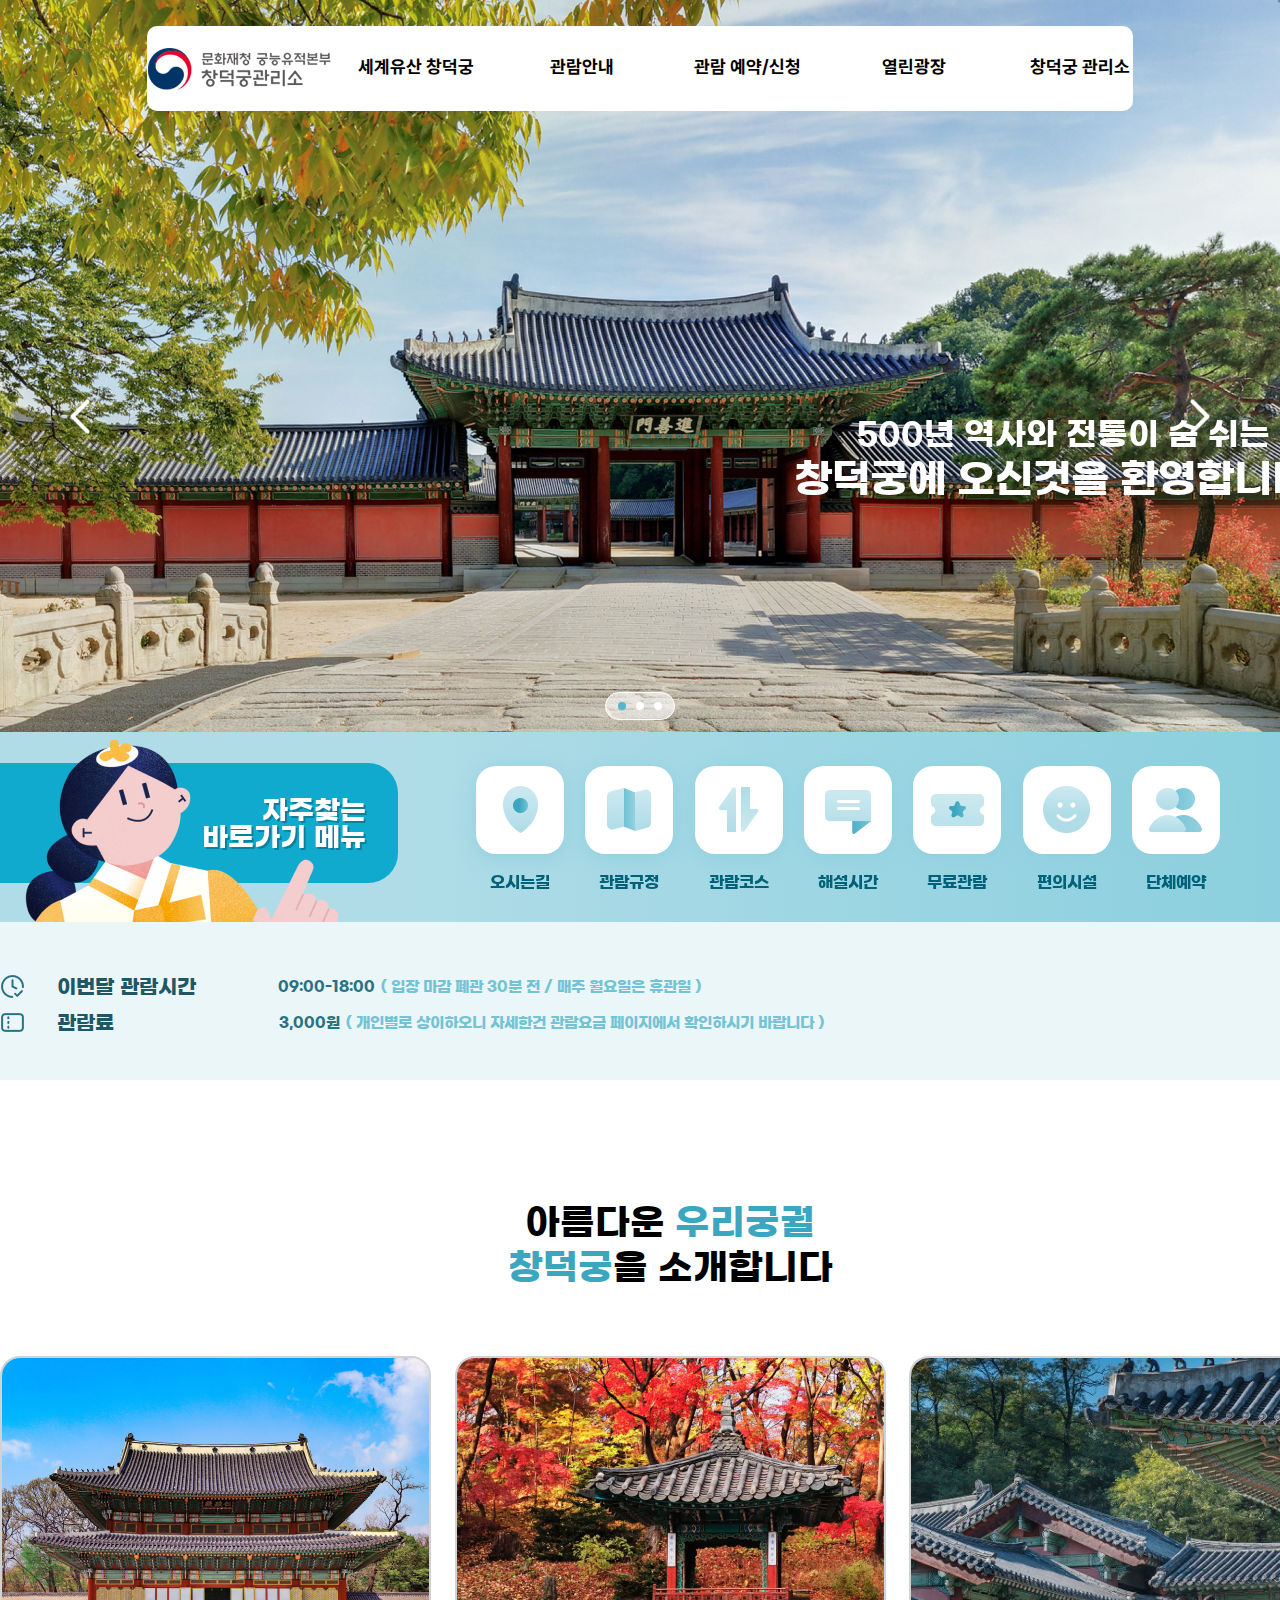
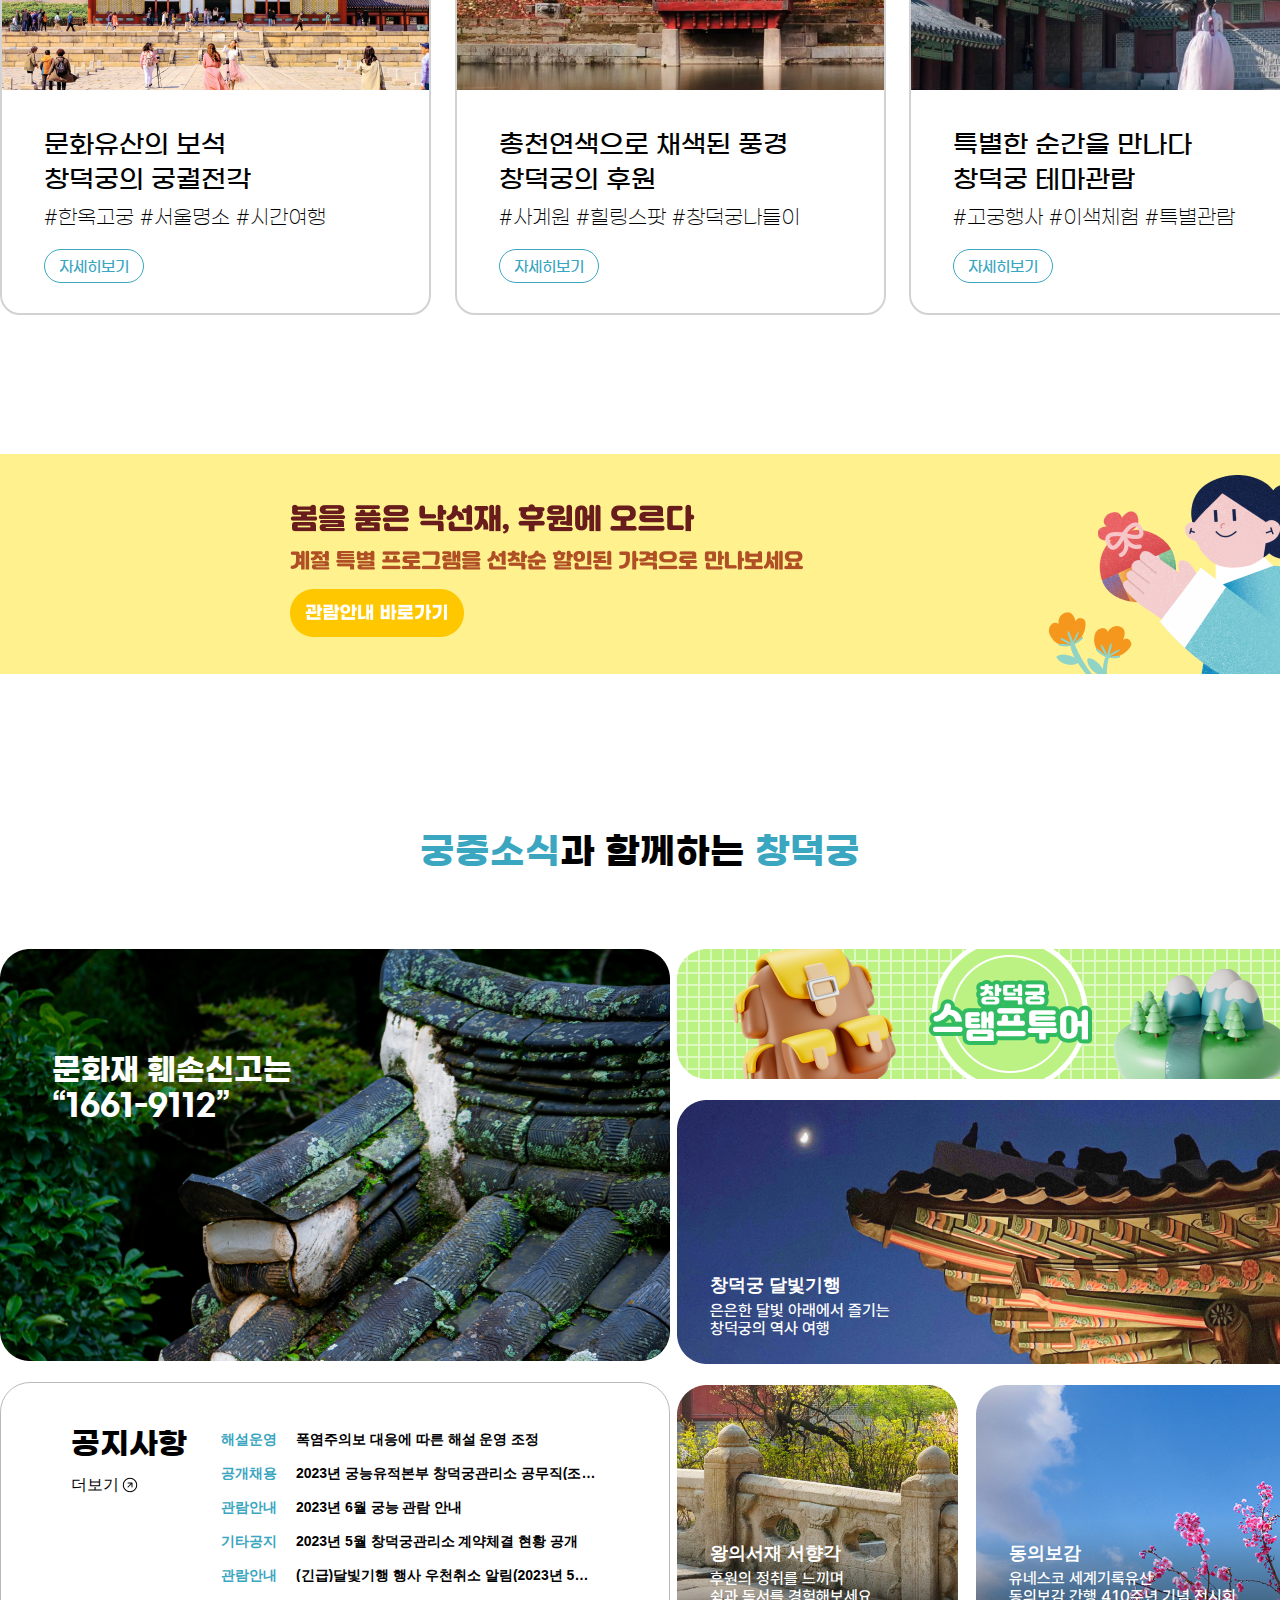
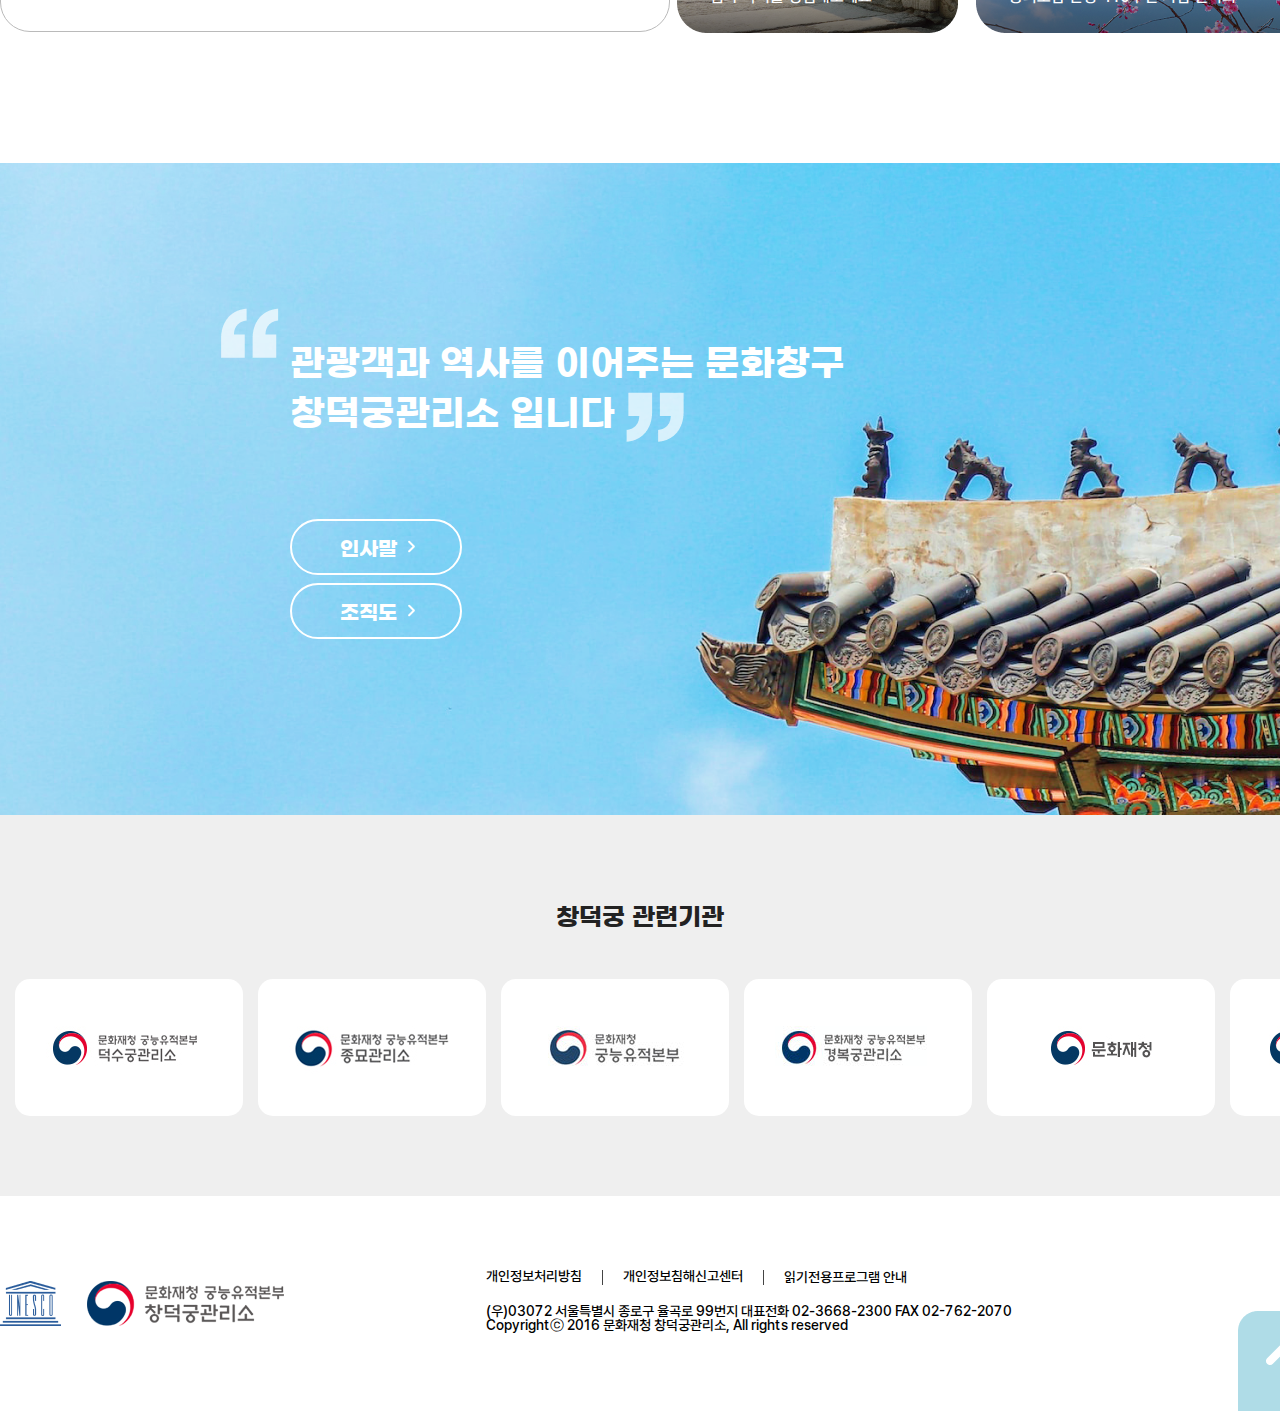
==== Changdeokgung/index.html @ 8ff034a3 "tnwjd" ====
<!DOCTYPE html>
<html lang="en">
<head>
    <meta charset="UTF-8">
    <meta name="viewport" content="width=device-width, initial-scale=1.0">
    <link rel="icon" type="image/png" sizes="96x96" href="favicon/favicon-96x96.png">
    <title>창덕궁 관리소</title>
    <link rel="stylesheet" href="css/reset.css">
    <link rel="stylesheet" href="css/slick.css">
    <link rel="stylesheet" href="css/font.css">
    <link rel="stylesheet" href="css/common.css">
    <link rel="stylesheet" href="css/1_main.css">

</head>
<body>
<!--<div class="pos"></div>-->
<div class="wrap">

    <!--  ----  팝업   ----  --->

    <div class="popupWrap"></div>


   <!--  ----  헤더   ----  --->

   <header>

    <!-- <div class="bg"></div> -->
    <div class="headerInner">

        <h1 class="headerLogo">
            <a href="index.html" ><img src="img/1_logo.png" alt=""></a>
        </h1>
        <div class="headerMenu">
            <ul class="headerGnb">
                <li>
                    <a href="subPage1.html">세계유산 창덕궁</a>
                    <ul class="sub subMenu1">
                        <li><a href="sub subMenu1">궁궐전각 소개</a></li>
                        <li><a href="sub subMenu1">후원 소개</a></li>
                        <li><a href="sub subMenu1">창덕궁 역사관</a></li>
                    </ul>
                </li>
                <li>
                    <a href="subPage2.html">관람안내</a>
                    <ul class="sub subMenu2">
                        <li><a href="subPage2.html">관람규정</a></li>
                        <li><a href="subPage2.html">해설안내</a></li>
                    </ul>
                </li>
                <li>
                    <a href="subPage3.html">관람 예약/신청</a>
                    <ul class="sub subMenu3">
                        <li><a href="subPage3.html">관람예매</a></li>
                        <li><a href="subPage3.html">특별관람 예매</a></li>
                        <li><a href="subPage3.html">단체관람 예약</a></li>
                    </ul>
                </li>
                <li>
                    <a href="subPage4.html">열린광장</a>
                    <ul class="sub subMenu4">
                        <li><a href="subPage4.html">공지사항</a></li>
                        <li><a href="subPage4.html">민원신청</a></li>
                        <li><a href="subPage4.html">자주묻는 질문</a></li>
                    </ul>
                </li>
                <li>
                    <a href="subPage5.html">창덕궁 관리소</a>
                    <ul class="sub subMenu5">
                        <li><a href="subPage5.html">인사말</a></li>
                        <li><a href="subPage5.html">조직도</a></li>
                    </ul>
                </li>
                <div class="headerBack">
                    <div class="headImg1">
                        <img src="img/0_header1.png" alt="">
                    </div>
                </div>
            </ul>
        </div>
    </div>

</header>

    <!--  ----  메인 슬라이드   ----  --->

    <section class="visual" id="visual">

        <div class="mainSlide">
            <div class="slider" id="slider">
                <div><img src="img/1_mainSlide1.png" alt=""></div>
                <div><img src="img/1_mainSlide2.jpg" alt=""></div>
                <div><img src="img/1_mainSlide3.jpg" alt=""></div>
            </div>

            <div class="prevArrow">
                <img src="img/1_mainSlide4.png" alt="">
            </div>
            <div class="nextArrow">
                <img src="img/1_mainSlide5.png" alt="">
            </div>

            <div class="dotsWrap"></div>

        </div>
        <div class="mainTxt">
            <div class="inner">
                <div class="txt">
                    <strong>500년 역사와 전통이 숨 쉬는 곳</strong>
                    <h1>창덕궁에 오신것을 환영합니다</h1>
                </div>

            </div>
        </div>

        <div class="quickBar">

            <div class="inner">

                <div class="left">
                    <div class="tit">
                        <p>자주찾는<br>바로가기 메뉴</p>
                    </div>
                    <div class="illustration">
                        <img src="img/1_quickBar0_!.png" alt="">
                    </div>
                </div>

                <div class="right">
                    <ul>
                        <li>
                            <a href="">
                                <div class="imgArea">
                                    <img src="img/1_quickBar1.png" alt="">
                                </div>
                                <div class="txtArea">오시는길</div>
                            </a>
                        </li>
                        <li>
                            <a href="">
                                <div class="imgArea">
                                    <img src="img/1_quickBar2.png" alt="">
                                </div>
                                <div class="txtArea">관람규정</div>
                            </a>
                        </li>
                        <li>
                            <a href="">
                                <div class="imgArea">
                                    <img src="img/1_quickBar3.png" alt="">
                                </div>
                                <div class="txtArea">관람코스</div>
                            </a>
                        </li>
                        <li>
                            <a href="">
                                <div class="imgArea">
                                    <img src="img/1_quickBar4.png" alt="">
                                </div>
                                <div class="txtArea">해설시간</div>
                            </a>
                        </li>
                        <li>
                            <a href="#">
                                <div class="imgArea">
                                    <img src="img/1_quickBar5.png" alt="">
                                </div>
                                <div class="txtArea">무료관람</div>
                            </a>
                        </li>
                        <li>
                            <a href="">
                                <div class="imgArea">
                                    <img src="img/1_quickBar6.png" alt="">
                                </div>
                                <div class="txtArea">편의시설</div>
                            </a>
                        </li>
                        <li>
                            <a href="">
                                <div class="imgArea">
                                    <img src="img/1_quickBar7.png" alt="">
                                </div>
                                <div class="txtArea">단체예약</div>
                            </a>
                        </li>
                    </ul>

                </div>

            </div>

        </div>

        <div class="mainInfo">
            <div class="inner">
                <div class="time">
                    <div class="tit">
                        <img src="img/1_info1.png" alt="">
                        <h3>이번달 관람시간</h3>
                    </div>
                    <div class="info">
                        <strong>
                            09:00-18:00
                            <p>( 입장 마감 폐관 30분 전 / 매주 월요일은 휴관일 )</p>
                        </strong>
                    </div>
                </div>
                <div class="price">
                    <div class="tit">
                        <img src="img/1_info2.png" alt="">
                        <h3>관람료</h3>
                    </div>
                    <div class="info">
                        <strong>
                            3,000원
                            <p> ( 개인별로 상이하오니 자세한건 관람요금 페이지에서 확인하시기 바랍니다 )</p>
                        </strong>
                    </div>
                </div>
            </div>
        </div>

    </section>

    <!--  ----  창덕궁소개   ----  --->

    <section class="introduce">

        <div class="inner">

            <h2 class="title">
                아름다운 <strong>우리궁궐 <br> 창덕궁</strong>을 소개합니다
            </h2>

            <div class="boxWrap">

                <div class="box">
                    <div class="imgBox">
                        <a href="subPage1.html"><img src="img/2_introduce1.png" alt=""></a>
                    </div>
                    <div class="txtBox">
                        <h3>문화유산의 보석 <br>
                            창덕궁의 궁궐전각</h3>
                        <strong>#한옥고궁 #서울명소 #시간여행</strong>
                        <a href="subPage1.html">자세히보기</a>
                    </div>
                </div>
                <div class="box">
                    <div class="imgBox">
                        <a href="subPage1.html"><img src="img/2_introduce2.png" alt=""></a>
                    </div>
                    <div class="txtBox">
                        <h3>총천연색으로 채색된 풍경<br>
                            창덕궁의 후원
                        </h3>
                        <strong>#사계원 #힐링스팟 #창덕궁나들이</strong>
                        <a href="subPage1.html">자세히보기</a>
                    </div>
                </div>
                <div class="box">
                    <div class="imgBox">
                        <a href="subPage1.html"><img src="img/2_introduce3.png" alt=""></a>
                    </div>
                    <div class="txtBox">
                        <h3>특별한 순간을 만나다 <br>
                            창덕궁 테마관람
                        </h3>
                        <strong>#고궁행사 #이색체험 #특별관람</strong>
                        <a href="subPage1.html">자세히보기</a>
                    </div>
                </div>

            </div>

        </div>

    </section>

    <!--  ----  배너 슬라이드   ----  --->

    <section class="saleBanner">
        <div class="bannerSlide" id="bannerSlide">
            <div><img src="img/3_banner1.png" alt=""></div>
            <div><img src="" alt=""></div>
        </div>
        <div class="prevArrow">
            <img src="" alt="">
        </div>
        <div class="nextArrow">
            <img src="" alt="">
        </div>
    </section>

    <!--  ----  공지   ----  --->

    <section class="notice">

        <h2>
            <strong>궁중소식</strong>과 함께하는 <strong>창덕궁</strong>
        </h2>

        <div class="inner">
            <div class="left">
                <div class="report">
                    <strong>문화재 훼손신고는 <br>
                        “1661-9112”</strong>
                    <img src="img/4_notice1.png" alt="">
                </div>
                <div class="newsWrap">
                    <div class="newsTit">
                        <h3>공지사항</h3>
                        <a href="subPage4.html">
                            <div href="#">더보기</div>
                            <img src="img/4_notice_ico.png" alt="">
                        </a>
                    </div>
                    <div class="news">
                        <ul>
                            <li>
                                <strong>해설운영</strong>
                                <a href="subPage4.html">폭염주의보 대응에 따른 해설 운영 조정</a>
                            </li>
                            <li class="summary">
                                <strong>공개채용</strong>
                                <a href="subPage4.html">2023년 궁능유적본부 창덕궁관리소 공무직(조리원, 시설물관리원다급)근로자 공개경쟁채용 공고</a>
                            </li>
                            <li>
                                <strong>관람안내</strong>
                                <a href="#">2023년 6월 궁능 관람 안내</a>
                            </li>
                            <li>
                                <strong>기타공지</strong>
                                <a href="subPage4.html">2023년 5월 창덕궁관리소 계약체결 현황 공개</a>
                            </li>
                            <li class="summary">
                                <strong>관람안내</strong>
                                <a href="subPage4.html">(긴급)달빛기행 행사 우천취소 알림(2023년 5월 28일)-Moonlight Tour Cancellation Notice</a>
                            </li>
                        </ul>
                    </div>
                </div>
            </div>

            <div class="right">
                <div class="top"><img src="img/4_notice2.png" alt=""></div>
                <div class="middle">
                    <div class="txtBox">
                        <h3>창덕궁 달빛기행</h3>
                        <p>은은한 달빛 아래에서 즐기는 <br>
                            창덕궁의 역사 여행</p>
                    </div>
                    <img src="img/4_notice3.png" alt="">
                </div>
                <div class="bottom">
                    <div class="box1">
                        <img src="img/4_notice4.png" alt="">
                        <div class="txtBox">
                            <h3>왕의서재 서향각</h3>
                            <p>후원의 정취를 느끼며 <br>
                                쉼과 독서를 경험해보세요</p>
                        </div>
                    </div>
                    <div class="box2">
                        <img src="img/4_notice5.png" alt="">
                        <div class="txtBox">
                            <h3>동의보감</h3>
                            <p>유네스코 세계기록유산 <br>
                                동의보감 간행 410주년 기념 전시회</p>
                        </div>
                    </div>
                </div>
            </div>

        </div>

    </section>

    <!--  ----  창덕궁 관리소 소개   ----  --->

    <section class="greetings">
        
        <div class="txtWrap">
            <h2>관광객과 역사를 이어주는 문화창구 <br>
                창덕궁관리소 입니다
            </h2>
            <div class="button1">
                <a href="#">인사말</a>
                <span></span>
            </div>
            <div class="button2">
                <a href="#">조직도</a>
                <span></span>
            </div>
        </div>

    </section>

    <!--  ----  관련기관소개   ----  --->

    <section class="related-agencies">

        <h2>창덕궁 관련기관</h2>

        <div class="agencies">
            <div class="box">
                <div><img src="img/6_1.png" alt=""></div>
                <div><img src="img/6_2.png" alt=""></div>
                <div><img src="img/6_3.png" alt=""></div>
                <div><img src="img/6_4.png" alt=""></div>
                <div><img src="img/6_5.png" alt=""></div>
                <div><img src="img/6_6.png" alt=""></div>
                <div><img src="img/6_7.png" alt=""></div>
                <div><img src="img/6_8.png" alt=""></div>

            </div>
            <div class="box">
                <div><img src="img/6_1.png" alt=""></div>
                <div><img src="img/6_2.png" alt=""></div>
                <div><img src="img/6_3.png" alt=""></div>
                <div><img src="img/6_4.png" alt=""></div>
                <div><img src="img/6_5.png" alt=""></div>
                <div><img src="img/6_6.png" alt=""></div>
                <div><img src="img/6_7.png" alt=""></div>
                <div><img src="img/6_8.png" alt=""></div>
            </div>

        </div>
    </section>

    <!--  ----  푸터   ----  --->

    <footer>
        <div class="inner">
            <div class="logoWrap">
                <div class="logo">
                    <a href="index.html"><img src="img/7_1.png" alt=""></a>
                </div>
            </div>

            <div class="infoWrap">
                <div class="top">
                    <ul>
                        <li>개인정보처리방침</li>
                        <li>개인정보침해신고센터</li>
                        <li>읽기전용프로그램 안내</li>
                    </ul>
                </div>
                <div class="bottom">
                    <p>
                        (우)03072 서울특별시 종로구 율곡로 99번지 대표전화 02-3668-2300 FAX 02-762-2070 <br>
                        Copyrightⓒ 2016 문화재청 창덕궁관리소, All rights reserved
                    </p>
                </div> 
            </div>
            
            <div class="topBtm">
                <a href="#visual"><img src="img/7_3.png" alt=""></a>
            </div>
        </div>    
    </footer>
</div>








<script src="js/jquery-3.6.0.min.js"></script>
<script src="js/slick.min.js"></script>
<script src="js/1_main.js"></script>
</body>
</html>
---- Changdeokgung/css/font.css ----
/*-----지마켓체------*/
/*@font-face {*/
/*    font-family: 'GmarketSansLight';*/
/*    src: url('https://cdn.jsdelivr.net/gh/projectnoonnu/noonfonts_2001@1.1/GmarketSansLight.woff') format('woff');*/
/*    font-weight: normal;*/
/*    font-style: normal;*/
/*}*/
/*@font-face {*/
/*    font-family: 'GmarketSansMedium';*/
/*    src: url('https://cdn.jsdelivr.net/gh/projectnoonnu/noonfonts_2001@1.1/GmarketSansMedium.woff') format('woff');*/
/*    font-weight: normal;*/
/*    font-style: normal;*/
/*}*/
/*@font-face {*/
/*    font-family: 'GmarketSansBold';*/
/*    src: url('https://cdn.jsdelivr.net/gh/projectnoonnu/noonfonts_2001@1.1/GmarketSansBold.woff') format('woff');*/
/*    font-weight: normal;*/
/*    font-style: normal;*/
/*}*/


@font-face {
    src: url("../font/GmarketSansTTFLight.ttf");
    font-style: normal;
    font-weight: 300;
    font-family: "GmarketSans";
}

@font-face {
    src: url("../font/GmarketSansTTFMedium.ttf");
    font-style: normal;
    font-weight: 500;
    font-family: "GmarketSans";
}

@font-face {
    src: url("../font/GmarketSansTTFBold.ttf");
    font-style: normal;
    font-weight: 700;
    font-family: "GmarketSans";
}

/*-----프리텐다드체------*/
@font-face {
    src: url("../font/Pretendard-Thin.ttf");
    font-style: normal;
    font-weight: 100;
    font-family: "Pretendard";
}
@font-face {
    src: url("../font/Pretendard-ExtraLight.ttf");
    font-style: normal;
    font-weight: 200;
    font-family: "Pretendard";
}
@font-face {
    src: url("../font/Pretendard-Light.ttf");
    font-style: normal;
    font-weight: 300;
    font-family: "Pretendard";
}
@font-face {
    src: url("../font/Pretendard-Regular.ttf");
    font-style: normal;
    font-weight: 400;
    font-family: "Pretendard";
}
@font-face {
    src: url("../font/Pretendard-Medium.ttf");
    font-style: normal;
    font-weight: 500;
    font-family: "Pretendard";
}
@font-face {
    src: url("../font/Pretendard-SemiBold.ttf");
    font-style: normal;
    font-weight: 600;
    font-family: "Pretendard";
}
@font-face {
    src: url("../font/Pretendard-Bold.ttf");
    font-style: normal;
    font-weight: 700;
    font-family: "Pretendard";
}
@font-face {
    src: url("../font/Pretendard-ExtraBold.ttf");
    font-style: normal;
    font-weight: 800;
    font-family: "Pretendard";
}
@font-face {
    src: url("../font/Pretendard-Black.ttf");
    font-style: normal;
    font-weight: 900;
    font-family: "Pretendard";
}

/*@font-face {*/
/*    src: url("../font/Pretendard-Thin.woff2") format("woff2");*/
/*    font-style: normal;*/
/*    font-weight: 100;*/
/*    font-family: "Pretendard";*/
/*}*/
/*@font-face {*/
/*    src: url("../font/Pretendard-ExtraLight.woff2") format("woff2");*/
/*    font-style: normal;*/
/*    font-weight: 200;*/
/*    font-family: "Pretendard";*/
/*}*/
/*@font-face {*/
/*    src: url("../font/Pretendard-Light.woff2") format("woff2");*/
/*    font-style: normal;*/
/*    font-weight: 300;*/
/*    font-family: "Pretendard";*/
/*}*/
/*@font-face {*/
/*    src: url("../font/Pretendard-Regular.woff2") format("woff2");*/
/*    font-style: normal;*/
/*    font-weight: 400;*/
/*    font-family: "Pretendard";*/
/*}*/
/*@font-face {*/
/*    src: url("../font/Pretendard-Medium.woff2") format("woff2");*/
/*    font-style: normal;*/
/*    font-weight: 500;*/
/*    font-family: "Pretendard";*/
/*}*/
/*@font-face {*/
/*    src: url("../font/Pretendard-SemiBold.woff2") format("woff2");*/
/*    font-style: normal;*/
/*    font-weight: 600;*/
/*    font-family: "Pretendard";*/
/*}*/
/*@font-face {*/
/*    src: url("../font/Pretendard-Bold.woff2") format("woff2");*/
/*    font-style: normal;*/
/*    font-weight: 700;*/
/*    font-family: "Pretendard";*/
/*}*/
/*@font-face {*/
/*    src: url("../font/Pretendard-ExtraBold.woff2") format("woff2");*/
/*    font-style: normal;*/
/*    font-weight: 800;*/
/*    font-family: "Pretendard";*/
/*}*/
/*@font-face {*/
/*    src: url("../font/Pretendard-Black.woff2") format("woff2");*/
/*    font-style: normal;*/
/*    font-weight: 900;*/
/*    font-family: "Pretendard";*/
/*}*/



/*-----노토산스체------*/

@import url('https://fonts.googleapis.com/css2?family=Noto+Sans+KR:wght@100;300;400;500;700;900&display=swap');

/*font-family: 'Noto Sans KR', sans-serif;*/
---- Changdeokgung/css/common.css ----
/*--------헤더----------*/
header {
    width: 100%;
    position: fixed;
    left: 0;
    top: 0;
    padding:  0 11.5%;
    box-sizing: border-box;
    border-bottom: 1px solid transparent;
    z-index: 9999999;
    transform: translateY(26px);
    transition: transform .25s;
}


header.on{
    background-color: white;
    border-bottom: 1px solid #eee;
    transform: translateY(0);
    padding:  0;
}
header.on .headerInner {
    transform: translateY(0);
}

header.on .headerBack{
    width: 100%;
    padding: 0 11.5%;
    box-sizing: border-box;
    border-bottom: 1px solid #eee;
}


header .headerInner {
    z-index: 100;
    position: relative;
    height: 85px;
    margin: 0 auto;
    border-radius: 10px;
    display: flex;
    justify-content: center;
    background: white;
    transition: 0.25s;

}
header .headerLogo{
    width: 332px;
    height: 42px;
    padding-left: 30px;
    box-sizing: border-box;
    margin-top: 22px;
}
header .headerLogo img{}
header .headerMenu{}

header .headerMenu .headerGnb{
    display: flex;
    margin-top: 32px;
}

header .headerMenu .headerGnb > li{
    width: 166px;
    text-align: center;
    font-family: "Pretendard", sans-serif;
    font-weight: 700;
    font-size: 18px;
}
header .headerMenu .headerGnb > li > a{
    text-decoration: none;
    color: inherit;
}
header .headerMenu .headerGnb > li:hover >a{
    color: #10AACE;
}
header .headerMenu .headerGnb .sub{
    display: none;
    opacity: 0;
    font-weight: 400;
    font-family: "Pretendard", sans-serif;
}


header .headerInner:hover .headerBack,
header .headerInner:hover .headerGnb .sub{
    display: block;
    opacity: 1;
    font-size: 0;
}
header .headerMenu .headerBack .headImg1{
    position: absolute;
    margin-left: 60px;
    bottom: 0;
}

header .headerMenu .headerGnb .sub li:nth-child(1){
    margin-top: 63px;
}
header .headerMenu .headerGnb .sub li:nth-child(2){
    margin-top: 22px;
}
header .headerMenu .headerGnb .sub li:nth-child(3){
     margin-top: 22px;
}
header .headerMenu .headerGnb .sub li a{
    text-decoration: none;
    font-size: 16px;
    color: #787878;
}
header .headerMenu .headerGnb .sub li a:hover{
    color: #303030;
    font-weight: 700;
    font-family: "Pretendard", sans-serif;
}

header .headerBack{
    width: 100%;
    height: 188px;
    background: white;
    position: absolute;
    z-index: -1;
    top: 65px;
    left: 0;
    display: none;
    /* transition: .5s; */
    border-radius: 0 0 10px 10px;
}



/*----------푸터---------*/

footer{
    width: 100%;
    box-sizing: border-box;
    background-color: white;
    padding-top: 73px;
    box-sizing: border-box;
}
footer .inner{
    display: flex;
}
footer .logoWrap{
    margin-top: 12px;
    padding-right: 199px;
    padding-bottom: 73px;
    box-sizing: border-box;
}

footer .infoWrap{
    justify-content: center;
    align-items: center;
    padding-right: 226px;
    box-sizing: border-box;
}
footer .infoWrap .top{
    margin-bottom: 19px;
}
footer .infoWrap .top ul{
    font-size: 0;
}
footer .infoWrap .top ul li{
    display: inline-block;
    vertical-align: middle;
    font-weight: 500;
    font-family: "Pretendard", sans-serif;
    font-size: 14px;
    cursor: pointer;
}
footer .infoWrap .top ul li:after{
    content: "";
    display: inline-block;
    width: 1px;
    height: 15px;
    background: #444;
    margin: 0 20px;
    vertical-align: middle;
}
footer .infoWrap .top ul li:last-child::after{
    content: none;
}


footer .infoWrap .bottom{}
footer .infoWrap .bottom p{
    color: #000;
    font-size: 14px;
    font-weight: 500;
    font-family: "Pretendard", sans-serif;
}
footer .topBtm{
    padding-top: 42px;
    box-sizing: border-box;
    font-size: 0;
}
---- Changdeokgung/css/1_main.css ----
/*div{border: 1px solid green;}*/
/*div>*{border: 1px solid blue;}*/
/*div>div>*{border: 1px solid purple;}*/

.inner{
    width: 1340px;
    margin: 0 auto;
}

.pos {
    /*display: none;*/
    position: fixed;
    left: 0;
    top: 0;
    width: 200px;
    height: 50px;
    line-height: 50px;
    text-align: center;
    background: red;
    color: #fff;
    font-size: 30px;
    z-index: 9999999900000000099;
}


/*--------팝업----------*/




/*--------메인 슬라이드 - 슬라이드----------*/
.visual{
    height: 1080px;
    background: #EBF6F9;
    position: relative;
}
.visual .mainSlide{
    position: relative;
}
.visual .mainSlide .slider{}
.visual .mainSlide .slider .slick-slide{
    width: 100%;
}
.visual .mainSlide .slider .slick-slide img{}


/*--------메인 슬라이드 - 화살표----------*/

.visual .mainSlide .prevArrow,
.visual .mainSlide .nextArrow{
    position: absolute;
    top: 50%;
    transform: translateY(-50%);
    cursor: pointer;
    text-align: center;
}

.visual .mainSlide .prevArrow{
    left: 50px;
}
.visual .mainSlide .nextArrow{
    right: 50px;
}

/*--------메인 슬라이드 - 도트----------*/

.visual .mainSlide .dotsWrap{
    position: absolute;
    left: 50%;
    top: 692px;
    transform: translateX(-50%);
    width: 68px;
    height: 26px;
    border-radius: 20px;
    border: 1px solid white;
    background: rgba(255,255,255,.6);
}

.visual .dotsWrap .customDots{
    font-size: 0;
    text-align: center;
}
.visual .dotsWrap .customDots li{
    display: inline-block;
    width: 8px;
    height: 8px;
    background: white;
    border-radius: 50%;
    cursor: pointer;
    margin-right: 10px;
    margin-top: 9px;
}
.visual .dotsWrap .customDots li:last-child{
    margin-right: 0;
}
.visual .dotsWrap .customDots li button{
    display: none;
}
.visual .dotsWrap .customDots li.slick-active{
    background: #55B6CB;
}

/*--------메인 슬라이드 - 슬라이드 텍스트----------*/

.visual .mainTxt{
}
.visual .mainTxt .inner{
    /* border: 3px solid red; */
    position: absolute;
    top: 418px;
    left: 50%;
    transform: translateX(-50%)
}
.visual .mainTxt .txt{
    z-index: 9999;
    color: white;
    font-size: 32px;
    font-weight: 700;
    font-family: "GmarketSans", sans-serif;
    text-align: right;
}
.visual .mainTxt .txt strong{}
.visual .mainTxt .txt h1{
    font-size: 40px;
    margin-top: 9px;
}

/*--------메인 슬라이드 - 퀵바----------*/

.quickBar {
    position: absolute;
    left: 50%;
    transform: translateX(-50%);
    top: 732px;
    height: 190px;
    border-radius: 30px;
    background: linear-gradient(270deg, #8ACFDE 0%, #AFDCE7 67.01%);
    z-index: 999999;
    font-weight: 700;
    font-family: "GmarketSans", sans-serif;
    overflow: hidden;
}
.quickBar .inner{
    display: flex;
}
.quickBar .left{
    position: relative;
}
.quickBar .left .tit{
    width: 428px;
    height: 120px;
    border-radius: 0px 30px 30px 0px;
    background: #10AACE;
    margin-top: 31px;
}
.quickBar .left .tit p{
    display: block;
    text-align: right;
    color: #fff;
    text-shadow: 2px 2px 0 rgba(0,0,0,.25);
    font-size: 27px;
    padding-top: 33px;
    margin-right: 32px;
}
.quickBar .left .illustration{
    position: absolute;
    left: 48px;
    top: 5px;
}
.quickBar .right {}
.quickBar .right ul{
    display: flex;
    margin-left: 78px;
    margin-top: 34px;
    width: 744px;
    justify-content: space-between;
}
.quickBar .right ul li{
    font-size: 16px;
    text-align: center;
}
.quickBar .right ul li a{
    text-decoration: none;
    color: #006279;
}
.quickBar .right ul li a .imgArea{
    width: 88px;
    height: 88px;
    background: white;
    border-radius: 20px;
    margin-bottom: 20px;
    box-shadow: 0px 4px 20px #91CFDE;
    transition: .1s ease;
}
.quickBar .right ul li a .imgArea:hover{
    background: #10AACE;
}

.quickBar .right ul li:nth-child(1) a .imgArea img,
.quickBar .right ul li:nth-child(6) a .imgArea img{
    margin-top: 20px;
}
.quickBar .right ul li:nth-child(2) a .imgArea img,
.quickBar .right ul li:nth-child(7) a .imgArea img{
    margin-top: 22px;
}
.quickBar .right ul li:nth-child(3) a .imgArea img{
    margin-top: 21px;
}
.quickBar .right ul li:nth-child(4) a .imgArea img{
    margin-top: 24px;
}
.quickBar .right ul li:nth-child(5) a .imgArea img{
    margin-top: 28px;
}
.quickBar .right ul li a .textWrap{}


/*--------메인 슬라이드 - 인포----------*/

.mainInfo{
    margin-top: 139px;
    font-weight: 700;
    font-family: "GmarketSans", sans-serif;
}
.mainInfo .time{
    display: flex;
    margin-bottom: 11px;
    align-items: center;
}
.mainInfo .price{
    display: flex;
    align-items: center;
}
.mainInfo .time .tit{
    margin-right: 82px;
}
.mainInfo .price .tit{
    margin-right: 165px;
}
.mainInfo .tit{
    display: flex;
    font-size: 20px;
    color: #1F5865;
    align-items: center;
}
.mainInfo .time .tit img{}
.mainInfo .price .tit img{}
.mainInfo .tit h3{
    margin-left: 32px;
}
.mainInfo strong{
    display: flex;
}
.mainInfo .info{
    font-size: 15px;
}
.mainInfo .info strong{
    color: #287283;
}
.mainInfo .info strong p{
    color: #73C3D4;
    padding-left: 6px;
}

/*--------창덕궁 소개----------*/

.introduce{
    padding-top: 120px;
    padding-bottom: 139px;
    box-sizing: border-box;
}
.introduce .inner{}
.introduce .title{
    color: #000;
    text-align: center;
    font-weight: 700;
    font-family: "GmarketSans", sans-serif;
    font-size: 36px;
    line-height: 45px;
    margin-bottom: 66px;
}
.introduce .title strong{
    color: #3AA6BF;
}
.introduce .boxWrap{
    display: flex;
    justify-content: space-between;
}
.introduce .boxWrap .box{
    width: 427px;
    height: 555px;
    border-radius: 20px;
    border: 2px solid #D2D2D2;
    background: #FFF;
}

.introduce .boxWrap .box .imgBox{}
.introduce .boxWrap .box .imgBox a{}
.introduce .boxWrap .box .imgBox a img{
    border-radius: 18px 18px 0 0;
}

.introduce .boxWrap .box .txtBox{
    margin: 34px 82px 33px 42px;
    font-family: "GmarketSans", sans-serif;
    font-size: 0;
}
.introduce .boxWrap .box .txtBox h3{
    color: #000;
    font-weight: 500;
    font-size: 26px;
    line-height: 35px;
}
.introduce .boxWrap .box .txtBox strong{
    display: block;
    color: #000;
    font-size: 20px;
    font-weight: 300;
    line-height: 40px;
    margin-bottom: 12px;
}
.introduce .boxWrap .box .txtBox a{
    width: 100px;
    height: 34px;
    display:flex;
    justify-content: center;
    align-items: center;
    border-radius: 30px;
    font-size: 15px;
    text-decoration: none;
    color: #3AA6BF;
    border: 1px solid #3AA6BF;
    box-sizing: border-box;
    transition: .1s ease;
}
.introduce .boxWrap .box .txtBox a:hover{
    color: white;
    background: #3AA6BF;
}

/*--------배너 슬라이드----------*/

.saleBanner{
    width: 100%;
    height: 220px;
    background-color: #FFF28E;
    overflow: hidden;
}
.saleBanner .bannerSlide{}
.saleBanner .bannerSlide .slick-slide{}
.saleBanner .bannerSlide .slick-slide img{

}
.saleBanner .prevArrow{}
.saleBanner .nextArrow{}


/*--------공지----------*/

.notice{
    padding-top: 155px;
    padding-bottom: 127px;
    box-sizing: border-box;
}
.notice h2{
    color: black;
    text-align: center;
    font-weight: 700;
    font-family: "GmarketSans", sans-serif;
    font-size: 36px;
    line-height: 45px;
    /* margin-top: 155px; */
    margin-bottom: 75px;
}
.notice h2 strong{
    color: #3AA6BF;
}
.notice .inner{
    display: flex;
    justify-content: space-between;
    /*border: 2px solid black;*/
}

/*--------공지-왼쪽---------*/

.notice .left{
    width: 670px;
}
.notice .left .report{
    position: relative;
    margin-bottom: 18px;
}
.notice .left .report strong{
    position: absolute;
    color: #FFF;
    font-size: 30px;
    font-weight: 700;
    font-family: "GmarketSans", sans-serif;
    line-height: 35px;
    left: 52px;
    top: 104px;
}
.notice .left .report img{}

.notice .left .newsWrap{
    display: flex;
    border-radius: 30px;
    border: 1px solid #BABABA;
    background: #FFF;
    height: 248px;
}
.notice .left .newsWrap .newsTit{
    margin-left: 70px;
    margin-right: 34px;
    margin-top: 39px;

}
.notice .left .newsWrap .newsTit h3{
    color: #000;
    font-weight: 700;
    font-family: "GmarketSans", sans-serif;
    line-height: 45px;
    font-size: 30px;
    margin-bottom: 10px;
}
.notice .left .newsWrap .newsTit a{
    display: flex;
    align-items: center;
    text-decoration: none;
    width: 67px;
}
.notice .left .newsWrap .newsTit div{
    text-decoration: none;
    color: black;
    margin-right: 3px;
}
.notice .left .newsWrap .newsTit img{}
.notice .left .newsWrap .news{
    margin-top: 49px;
    width: 379px;
}
.notice .left .newsWrap .news ul{}
.notice .left .newsWrap .news ul li{
    color: #000;
    font-family: 'Noto Sans KR', sans-serif;
    font-size: 14px;
    font-style: normal;
    font-weight: 700;
    margin-bottom: 20px;
}
.notice .left .newsWrap .news ul li strong{
    color: #3AA6BF;
    font-family: 'Noto Sans KR', sans-serif;
    font-weight: 700;
    font-size: 14px;
    font-style: normal;
    margin-right: 15px;

}
.notice .left .newsWrap .news ul a{
    text-decoration: none;
    color: inherit;
    padding: 0;
}
.notice .left .newsWrap .news ul .summary{
    -webkit-box-orient: vertical;
    -webkit-line-clamp: 1;
    display: -webkit-box;
    text-overflow: ellipsis;
    overflow: hidden;
}

/*--------공지-오른쪽---------*/

.notice .right{}

.notice .right .top{
    margin-bottom: 18px;
}
.notice .right .top img{}
.notice .right .middle{
    position: relative;
    color: #FFF;
    margin-bottom: 18px;
}
.notice .right .middle .txtBox{
    position: absolute;
    left: 33px;
    top: 173px;
}
.notice .right .bottom{
    display: flex;
}
.notice .right .bottom .box1{
    margin-right: 18px;
}
.notice .right .bottom .box1,
.notice .right .bottom .box2{
    position: relative;
    color: #FFF;
}
.notice .right .bottom .box1 .txtBox,
.notice .right .bottom .box2 .txtBox {
    position: absolute;
    left: 33px;
    top: 156px;
}
.notice .right h3{
    font-family: Gmarket Sans, sans-serif;
    font-weight: 700;
    font-size: 18px;
    line-height: 24px;
    margin-bottom: 5px;
}
.notice .right p{
    font-weight: 500;
    font-family: "Pretendard", sans-serif;
    font-size: 16px;
    line-height: 18px;
}
.notice .right .bottom .box2 .txtBox{
    text-shadow: 0 0 20px 0 rgba(99, 73, 50, 0.70);
}

.notice .right img{
    cursor: pointer;
}


    /*----------창덕궁 관리소 소개---------*/

.greetings{
    height: 652px;
    background-image: url("../img/5_greetings_1.png");
}
.greetings .txtWrap{
    color: #FFF;
    font-weight: 700;
    font-family: "GmarketSans", sans-serif;
    padding-top: 175px;
    margin-left: 290px;
}
.greetings .txtWrap h2{
    font-size: 36px;
    line-height: 50px;
    display: block;
    margin-bottom: 81px;
}
.greetings .txtWrap div{
    width: 168px;
    height: 49px;
    border-radius: 50px;
    border: 2px solid #FFF;
    font-size: 20px;
    display: flex;
    justify-content: center;
    align-items: center;
    margin-bottom: 8px;
    padding-top: 3px;
    transition: .1s;
}
.greetings .txtWrap div a{
    color: #FFF;
    font-size: 20px;
    text-decoration: none;
    padding-left: 10px;
}
.greetings .txtWrap div span{
    background-image: url("../img/5_greetingsIcon.png");
    display: block;
    margin-left: 5px;
    width: 21px;
    height: 21px;
    margin-bottom: 3px;
    /* border: 1px solid black; */
}

.greetings .txtWrap div:hover {
    background-color: white;
}
.greetings .txtWrap div:hover a{
    color: #73C3D4;
}
.greetings .txtWrap div:hover span{
    background-image: url("../img/5_greetingsIcon2.png");
}

/*----------관련기관소개---------*/

.related-agencies{
    position: relative;
    max-width: 1920px; 
    height: 381px;
    background: #EFEFEF;
    overflow: hidden;
}
.related-agencies h2{
    color: #222;
    text-align: center;
    font-size: 24px;
    font-weight: 700;
    font-family: "GmarketSans", sans-serif;
    margin-top: 90px;
    box-sizing: border-box;
}

.related-agencies .agencies{
    display: flex;
    position: absolute;
    top: 164px;
    white-space: nowrap;
}

@keyframes agencyMove {
    0% {
        transform: translateX(0);
    }
    100% {
        transform: translateX(-100%);
    }
}

.related-agencies .agencies .box{
    display: flex;
    animation: agencyMove 15s linear infinite;
    font-size: 0;
}
.related-agencies .agencies .box div{
    display: flex;
    padding: 38px 15px;
    padding: 39px 16px 38px 15px;
    justify-content: center;
    align-items: center;
    background-color: white;
    margin-left: 15px;
    border-radius: 15px;
}
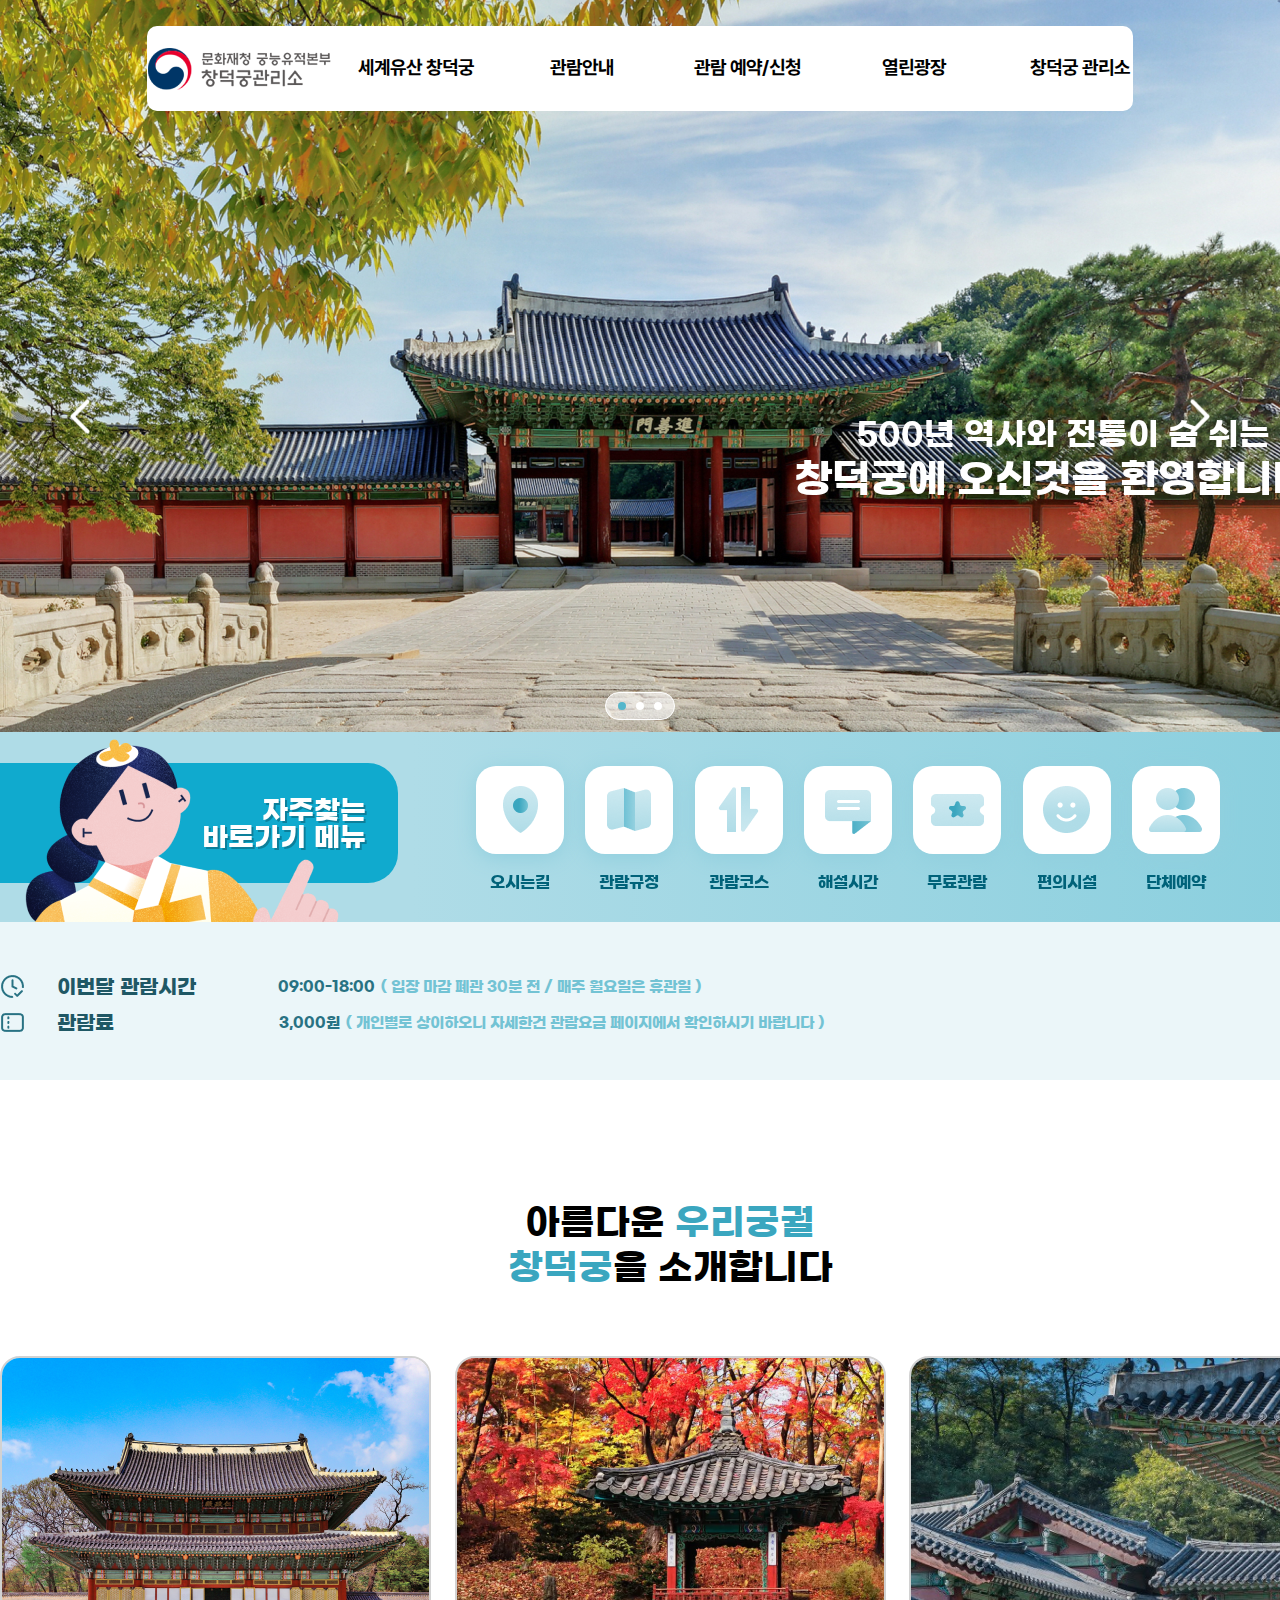
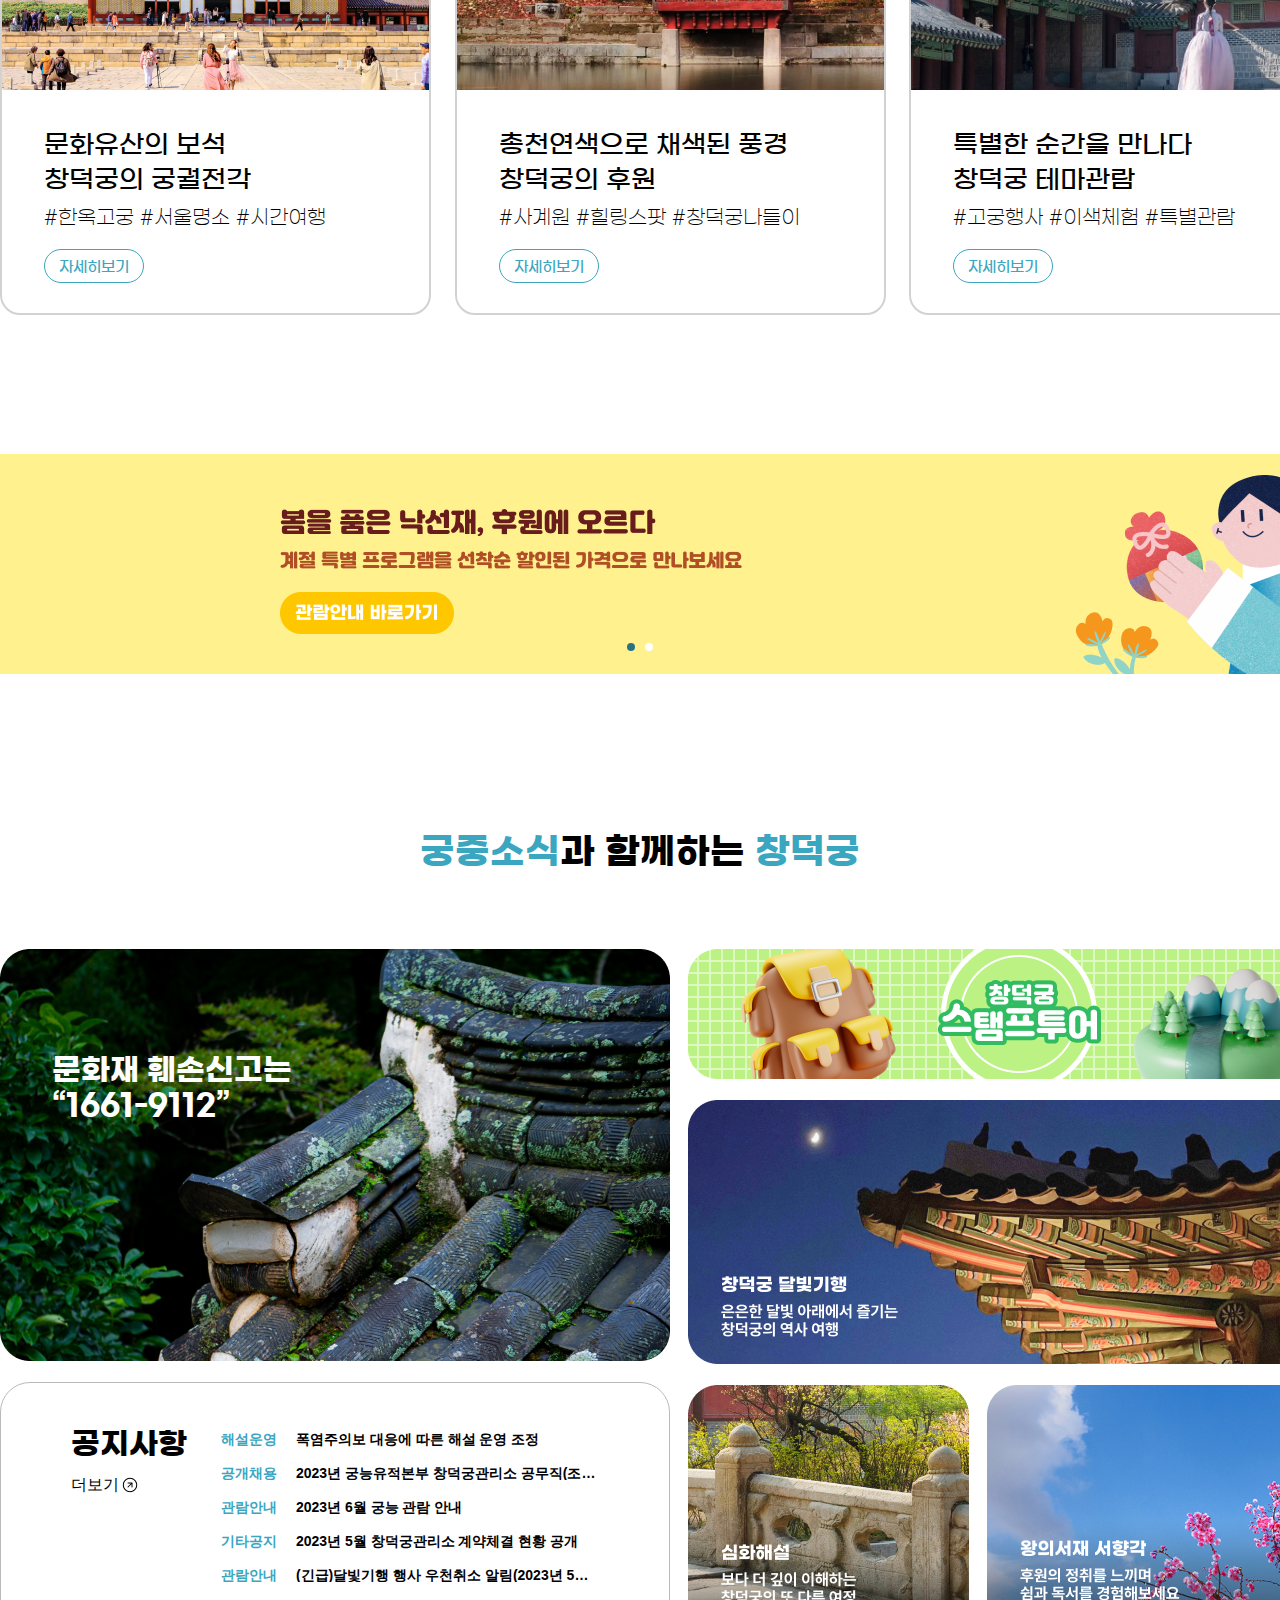
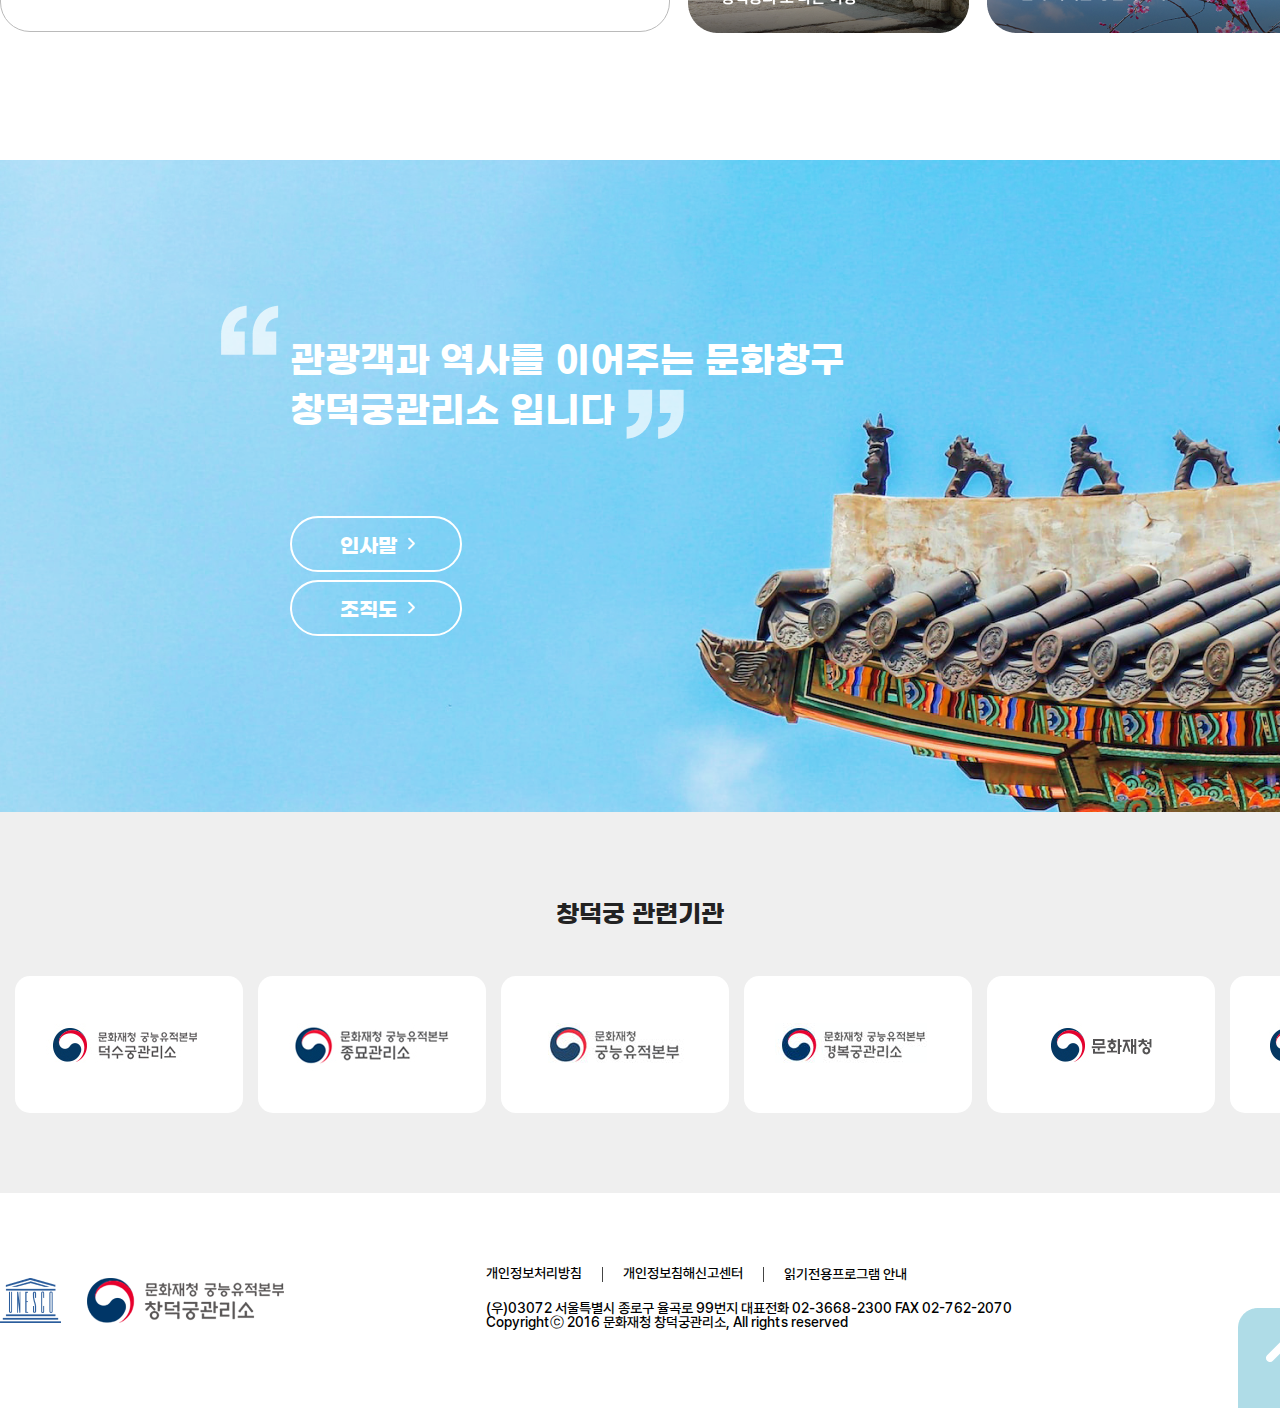
==== commit 1d6d60ba: "Add files via upload" ====
--- a/Changdeokgung/index.html
+++ b/Changdeokgung/index.html
@@ -1,475 +1,470 @@
-<!DOCTYPE html>
-<html lang="en">
-<head>
-    <meta charset="UTF-8">
-    <meta name="viewport" content="width=device-width, initial-scale=1.0">
-    <link rel="icon" type="image/png" sizes="96x96" href="favicon/favicon-96x96.png">
-    <title>창덕궁 관리소</title>
-    <link rel="stylesheet" href="css/reset.css">
-    <link rel="stylesheet" href="css/slick.css">
-    <link rel="stylesheet" href="css/font.css">
-    <link rel="stylesheet" href="css/common.css">
-    <link rel="stylesheet" href="css/1_main.css">
-
-</head>
-<body>
-<!--<div class="pos"></div>-->
-<div class="wrap">
-
-    <!--  ----  팝업   ----  --->
-
-    <div class="popupWrap"></div>
-
-
-   <!--  ----  헤더   ----  --->
-
-   <header>
-
-    <!-- <div class="bg"></div> -->
-    <div class="headerInner">
-
-        <h1 class="headerLogo">
-            <a href="index.html" ><img src="img/1_logo.png" alt=""></a>
-        </h1>
-        <div class="headerMenu">
-            <ul class="headerGnb">
-                <li>
-                    <a href="subPage1.html">세계유산 창덕궁</a>
-                    <ul class="sub subMenu1">
-                        <li><a href="sub subMenu1">궁궐전각 소개</a></li>
-                        <li><a href="sub subMenu1">후원 소개</a></li>
-                        <li><a href="sub subMenu1">창덕궁 역사관</a></li>
-                    </ul>
-                </li>
-                <li>
-                    <a href="subPage2.html">관람안내</a>
-                    <ul class="sub subMenu2">
-                        <li><a href="subPage2.html">관람규정</a></li>
-                        <li><a href="subPage2.html">해설안내</a></li>
-                    </ul>
-                </li>
-                <li>
-                    <a href="subPage3.html">관람 예약/신청</a>
-                    <ul class="sub subMenu3">
-                        <li><a href="subPage3.html">관람예매</a></li>
-                        <li><a href="subPage3.html">특별관람 예매</a></li>
-                        <li><a href="subPage3.html">단체관람 예약</a></li>
-                    </ul>
-                </li>
-                <li>
-                    <a href="subPage4.html">열린광장</a>
-                    <ul class="sub subMenu4">
-                        <li><a href="subPage4.html">공지사항</a></li>
-                        <li><a href="subPage4.html">민원신청</a></li>
-                        <li><a href="subPage4.html">자주묻는 질문</a></li>
-                    </ul>
-                </li>
-                <li>
-                    <a href="subPage5.html">창덕궁 관리소</a>
-                    <ul class="sub subMenu5">
-                        <li><a href="subPage5.html">인사말</a></li>
-                        <li><a href="subPage5.html">조직도</a></li>
-                    </ul>
-                </li>
-                <div class="headerBack">
-                    <div class="headImg1">
-                        <img src="img/0_header1.png" alt="">
-                    </div>
-                </div>
-            </ul>
-        </div>
-    </div>
-
-</header>
-
-    <!--  ----  메인 슬라이드   ----  --->
-
-    <section class="visual" id="visual">
-
-        <div class="mainSlide">
-            <div class="slider" id="slider">
-                <div><img src="img/1_mainSlide1.png" alt=""></div>
-                <div><img src="img/1_mainSlide2.jpg" alt=""></div>
-                <div><img src="img/1_mainSlide3.jpg" alt=""></div>
-            </div>
-
-            <div class="prevArrow">
-                <img src="img/1_mainSlide4.png" alt="">
-            </div>
-            <div class="nextArrow">
-                <img src="img/1_mainSlide5.png" alt="">
-            </div>
-
-            <div class="dotsWrap"></div>
-
-        </div>
-        <div class="mainTxt">
-            <div class="inner">
-                <div class="txt">
-                    <strong>500년 역사와 전통이 숨 쉬는 곳</strong>
-                    <h1>창덕궁에 오신것을 환영합니다</h1>
-                </div>
-
-            </div>
-        </div>
-
-        <div class="quickBar">
-
-            <div class="inner">
-
-                <div class="left">
-                    <div class="tit">
-                        <p>자주찾는<br>바로가기 메뉴</p>
-                    </div>
-                    <div class="illustration">
-                        <img src="img/1_quickBar0_!.png" alt="">
-                    </div>
-                </div>
-
-                <div class="right">
-                    <ul>
-                        <li>
-                            <a href="">
-                                <div class="imgArea">
-                                    <img src="img/1_quickBar1.png" alt="">
-                                </div>
-                                <div class="txtArea">오시는길</div>
-                            </a>
-                        </li>
-                        <li>
-                            <a href="">
-                                <div class="imgArea">
-                                    <img src="img/1_quickBar2.png" alt="">
-                                </div>
-                                <div class="txtArea">관람규정</div>
-                            </a>
-                        </li>
-                        <li>
-                            <a href="">
-                                <div class="imgArea">
-                                    <img src="img/1_quickBar3.png" alt="">
-                                </div>
-                                <div class="txtArea">관람코스</div>
-                            </a>
-                        </li>
-                        <li>
-                            <a href="">
-                                <div class="imgArea">
-                                    <img src="img/1_quickBar4.png" alt="">
-                                </div>
-                                <div class="txtArea">해설시간</div>
-                            </a>
-                        </li>
-                        <li>
-                            <a href="#">
-                                <div class="imgArea">
-                                    <img src="img/1_quickBar5.png" alt="">
-                                </div>
-                                <div class="txtArea">무료관람</div>
-                            </a>
-                        </li>
-                        <li>
-                            <a href="">
-                                <div class="imgArea">
-                                    <img src="img/1_quickBar6.png" alt="">
-                                </div>
-                                <div class="txtArea">편의시설</div>
-                            </a>
-                        </li>
-                        <li>
-                            <a href="">
-                                <div class="imgArea">
-                                    <img src="img/1_quickBar7.png" alt="">
-                                </div>
-                                <div class="txtArea">단체예약</div>
-                            </a>
-                        </li>
-                    </ul>
-
-                </div>
-
-            </div>
-
-        </div>
-
-        <div class="mainInfo">
-            <div class="inner">
-                <div class="time">
-                    <div class="tit">
-                        <img src="img/1_info1.png" alt="">
-                        <h3>이번달 관람시간</h3>
-                    </div>
-                    <div class="info">
-                        <strong>
-                            09:00-18:00
-                            <p>( 입장 마감 폐관 30분 전 / 매주 월요일은 휴관일 )</p>
-                        </strong>
-                    </div>
-                </div>
-                <div class="price">
-                    <div class="tit">
-                        <img src="img/1_info2.png" alt="">
-                        <h3>관람료</h3>
-                    </div>
-                    <div class="info">
-                        <strong>
-                            3,000원
-                            <p> ( 개인별로 상이하오니 자세한건 관람요금 페이지에서 확인하시기 바랍니다 )</p>
-                        </strong>
-                    </div>
-                </div>
-            </div>
-        </div>
-
-    </section>
-
-    <!--  ----  창덕궁소개   ----  --->
-
-    <section class="introduce">
-
-        <div class="inner">
-
-            <h2 class="title">
-                아름다운 <strong>우리궁궐 <br> 창덕궁</strong>을 소개합니다
-            </h2>
-
-            <div class="boxWrap">
-
-                <div class="box">
-                    <div class="imgBox">
-                        <a href="subPage1.html"><img src="img/2_introduce1.png" alt=""></a>
-                    </div>
-                    <div class="txtBox">
-                        <h3>문화유산의 보석 <br>
-                            창덕궁의 궁궐전각</h3>
-                        <strong>#한옥고궁 #서울명소 #시간여행</strong>
-                        <a href="subPage1.html">자세히보기</a>
-                    </div>
-                </div>
-                <div class="box">
-                    <div class="imgBox">
-                        <a href="subPage1.html"><img src="img/2_introduce2.png" alt=""></a>
-                    </div>
-                    <div class="txtBox">
-                        <h3>총천연색으로 채색된 풍경<br>
-                            창덕궁의 후원
-                        </h3>
-                        <strong>#사계원 #힐링스팟 #창덕궁나들이</strong>
-                        <a href="subPage1.html">자세히보기</a>
-                    </div>
-                </div>
-                <div class="box">
-                    <div class="imgBox">
-                        <a href="subPage1.html"><img src="img/2_introduce3.png" alt=""></a>
-                    </div>
-                    <div class="txtBox">
-                        <h3>특별한 순간을 만나다 <br>
-                            창덕궁 테마관람
-                        </h3>
-                        <strong>#고궁행사 #이색체험 #특별관람</strong>
-                        <a href="subPage1.html">자세히보기</a>
-                    </div>
-                </div>
-
-            </div>
-
-        </div>
-
-    </section>
-
-    <!--  ----  배너 슬라이드   ----  --->
-
-    <section class="saleBanner">
-        <div class="bannerSlide" id="bannerSlide">
-            <div><img src="img/3_banner1.png" alt=""></div>
-            <div><img src="" alt=""></div>
-        </div>
-        <div class="prevArrow">
-            <img src="" alt="">
-        </div>
-        <div class="nextArrow">
-            <img src="" alt="">
-        </div>
-    </section>
-
-    <!--  ----  공지   ----  --->
-
-    <section class="notice">
-
-        <h2>
-            <strong>궁중소식</strong>과 함께하는 <strong>창덕궁</strong>
-        </h2>
-
-        <div class="inner">
-            <div class="left">
-                <div class="report">
-                    <strong>문화재 훼손신고는 <br>
-                        “1661-9112”</strong>
-                    <img src="img/4_notice1.png" alt="">
-                </div>
-                <div class="newsWrap">
-                    <div class="newsTit">
-                        <h3>공지사항</h3>
-                        <a href="subPage4.html">
-                            <div href="#">더보기</div>
-                            <img src="img/4_notice_ico.png" alt="">
-                        </a>
-                    </div>
-                    <div class="news">
-                        <ul>
-                            <li>
-                                <strong>해설운영</strong>
-                                <a href="subPage4.html">폭염주의보 대응에 따른 해설 운영 조정</a>
-                            </li>
-                            <li class="summary">
-                                <strong>공개채용</strong>
-                                <a href="subPage4.html">2023년 궁능유적본부 창덕궁관리소 공무직(조리원, 시설물관리원다급)근로자 공개경쟁채용 공고</a>
-                            </li>
-                            <li>
-                                <strong>관람안내</strong>
-                                <a href="#">2023년 6월 궁능 관람 안내</a>
-                            </li>
-                            <li>
-                                <strong>기타공지</strong>
-                                <a href="subPage4.html">2023년 5월 창덕궁관리소 계약체결 현황 공개</a>
-                            </li>
-                            <li class="summary">
-                                <strong>관람안내</strong>
-                                <a href="subPage4.html">(긴급)달빛기행 행사 우천취소 알림(2023년 5월 28일)-Moonlight Tour Cancellation Notice</a>
-                            </li>
-                        </ul>
-                    </div>
-                </div>
-            </div>
-
-            <div class="right">
-                <div class="top"><img src="img/4_notice2.png" alt=""></div>
-                <div class="middle">
-                    <div class="txtBox">
-                        <h3>창덕궁 달빛기행</h3>
-                        <p>은은한 달빛 아래에서 즐기는 <br>
-                            창덕궁의 역사 여행</p>
-                    </div>
-                    <img src="img/4_notice3.png" alt="">
-                </div>
-                <div class="bottom">
-                    <div class="box1">
-                        <img src="img/4_notice4.png" alt="">
-                        <div class="txtBox">
-                            <h3>왕의서재 서향각</h3>
-                            <p>후원의 정취를 느끼며 <br>
-                                쉼과 독서를 경험해보세요</p>
-                        </div>
-                    </div>
-                    <div class="box2">
-                        <img src="img/4_notice5.png" alt="">
-                        <div class="txtBox">
-                            <h3>동의보감</h3>
-                            <p>유네스코 세계기록유산 <br>
-                                동의보감 간행 410주년 기념 전시회</p>
-                        </div>
-                    </div>
-                </div>
-            </div>
-
-        </div>
-
-    </section>
-
-    <!--  ----  창덕궁 관리소 소개   ----  --->
-
-    <section class="greetings">
-        
-        <div class="txtWrap">
-            <h2>관광객과 역사를 이어주는 문화창구 <br>
-                창덕궁관리소 입니다
-            </h2>
-            <div class="button1">
-                <a href="#">인사말</a>
-                <span></span>
-            </div>
-            <div class="button2">
-                <a href="#">조직도</a>
-                <span></span>
-            </div>
-        </div>
-
-    </section>
-
-    <!--  ----  관련기관소개   ----  --->
-
-    <section class="related-agencies">
-
-        <h2>창덕궁 관련기관</h2>
-
-        <div class="agencies">
-            <div class="box">
-                <div><img src="img/6_1.png" alt=""></div>
-                <div><img src="img/6_2.png" alt=""></div>
-                <div><img src="img/6_3.png" alt=""></div>
-                <div><img src="img/6_4.png" alt=""></div>
-                <div><img src="img/6_5.png" alt=""></div>
-                <div><img src="img/6_6.png" alt=""></div>
-                <div><img src="img/6_7.png" alt=""></div>
-                <div><img src="img/6_8.png" alt=""></div>
-
-            </div>
-            <div class="box">
-                <div><img src="img/6_1.png" alt=""></div>
-                <div><img src="img/6_2.png" alt=""></div>
-                <div><img src="img/6_3.png" alt=""></div>
-                <div><img src="img/6_4.png" alt=""></div>
-                <div><img src="img/6_5.png" alt=""></div>
-                <div><img src="img/6_6.png" alt=""></div>
-                <div><img src="img/6_7.png" alt=""></div>
-                <div><img src="img/6_8.png" alt=""></div>
-            </div>
-
-        </div>
-    </section>
-
-    <!--  ----  푸터   ----  --->
-
-    <footer>
-        <div class="inner">
-            <div class="logoWrap">
-                <div class="logo">
-                    <a href="index.html"><img src="img/7_1.png" alt=""></a>
-                </div>
-            </div>
-
-            <div class="infoWrap">
-                <div class="top">
-                    <ul>
-                        <li>개인정보처리방침</li>
-                        <li>개인정보침해신고센터</li>
-                        <li>읽기전용프로그램 안내</li>
-                    </ul>
-                </div>
-                <div class="bottom">
-                    <p>
-                        (우)03072 서울특별시 종로구 율곡로 99번지 대표전화 02-3668-2300 FAX 02-762-2070 <br>
-                        Copyrightⓒ 2016 문화재청 창덕궁관리소, All rights reserved
-                    </p>
-                </div> 
-            </div>
-            
-            <div class="topBtm">
-                <a href="#visual"><img src="img/7_3.png" alt=""></a>
-            </div>
-        </div>    
-    </footer>
-</div>
-
-
-
-
-
-
-
-
-<script src="js/jquery-3.6.0.min.js"></script>
-<script src="js/slick.min.js"></script>
-<script src="js/1_main.js"></script>
-</body>
+<!DOCTYPE html>
+<html lang="en">
+<head>
+    <meta charset="UTF-8">
+    <meta name="viewport" content="width=device-width, initial-scale=1.0">
+    <link rel="icon" type="image/png" sizes="96x96" href="favicon/favicon-96x96.png">
+    <title>창덕궁 관리소</title>
+    <link rel="stylesheet" href="css/reset.css">
+    <link rel="stylesheet" href="css/slick.css">
+    <link rel="stylesheet" href="css/font.css">
+    <link rel="stylesheet" href="css/common.css">
+    <link rel="stylesheet" href="css/1_main.css">
+
+</head>
+<body>
+<!--<div class="pos"></div>-->
+<div class="wrap">
+
+    <!--  ----  팝업   ----  --->
+
+    <div class="popupWrap"></div>
+
+
+   <!--  ----  헤더   ----  --->
+
+   <header>
+
+    <!-- <div class="bg"></div> -->
+    <div class="headerInner">
+
+        <h1 class="headerLogo">
+            <a href="index.html" ><img src="img/1_logo.png" alt=""></a>
+        </h1>
+        <div class="headerMenu">
+            <ul class="headerGnb">
+                <li>
+                    <a href="subPage1.html">세계유산 창덕궁</a>
+                    <ul class="sub subMenu1">
+                        <li><a href="subPage1.html">궁궐전각 소개</a></li>
+                        <li><a href="subPage1.html">후원 소개</a></li>
+                        <li><a href="subPage1.html">창덕궁 역사관</a></li>
+                    </ul>
+                </li>
+                <li>
+                    <a href="subPage2.html">관람안내</a>
+                    <ul class="sub subMenu2">
+                        <li><a href="subPage2.html">관람규정</a></li>
+                        <li><a href="subPage2.html">해설안내</a></li>
+                    </ul>
+                </li>
+                <li>
+                    <a href="subPage3.html">관람 예약/신청</a>
+                    <ul class="sub subMenu3">
+                        <li><a href="subPage3.html">관람예매</a></li>
+                        <li><a href="subPage3.html">특별관람 예매</a></li>
+                        <li><a href="subPage3.html">단체관람 예약</a></li>
+                    </ul>
+                </li>
+                <li>
+                    <a href="subPage4.html">열린광장</a>
+                    <ul class="sub subMenu4">
+                        <li><a href="subPage4.html">공지사항</a></li>
+                        <li><a href="subPage4.html">민원신청</a></li>
+                        <li><a href="subPage4.html">자주묻는 질문</a></li>
+                    </ul>
+                </li>
+                <li>
+                    <a href="subPage5.html">창덕궁 관리소</a>
+                    <ul class="sub subMenu5">
+                        <li><a href="subPage5.html">인사말</a></li>
+                        <li><a href="subPage5.html">조직도</a></li>
+                    </ul>
+                </li>
+                <div class="headerBack">
+                    <div class="headImg1">
+                        <img src="img/0_header1.png" alt="">
+                    </div>
+                </div>
+            </ul>
+        </div>
+    </div>
+
+</header>
+
+    <!--  ----  메인 슬라이드   ----  --->
+
+    <section class="visual" id="visual">
+
+        <div class="mainSlide">
+            <div class="slider" id="slider">
+                <div><img src="img/1_mainSlide1.png" alt=""></div>
+                <div><img src="img/1_mainSlide2.jpg" alt=""></div>
+                <div><img src="img/1_mainSlide3.jpg" alt=""></div>
+            </div>
+
+            <div class="prevArrow">
+                <img src="img/1_mainSlide4.png" alt="">
+            </div>
+            <div class="nextArrow">
+                <img src="img/1_mainSlide5.png" alt="">
+            </div>
+
+            <div class="dotsWrap"></div>
+
+        </div>
+        <div class="mainTxt">
+            <div class="inner">
+                <div class="txt">
+                    <strong>500년 역사와 전통이 숨 쉬는 곳</strong>
+                    <h1>창덕궁에 오신것을 환영합니다</h1>
+                </div>
+
+            </div>
+        </div>
+
+        <div class="quickBar">
+
+            <div class="inner">
+
+                <div class="left">
+                    <div class="tit">
+                        <p>자주찾는<br>바로가기 메뉴</p>
+                    </div>
+                    <div class="illustration">
+                        <img src="img/1_quickBar0_!.png" alt="">
+                    </div>
+                </div>
+
+                <div class="right">
+                    <ul>
+                        <li>
+                            <a href="">
+                                <div class="imgArea">
+                                    <img src="img/1_quickBar1.png" alt="">
+                                </div>
+                                <div class="txtArea">오시는길</div>
+                            </a>
+                        </li>
+                        <li>
+                            <a href="">
+                                <div class="imgArea">
+                                    <img src="img/1_quickBar2.png" alt="">
+                                </div>
+                                <div class="txtArea">관람규정</div>
+                            </a>
+                        </li>
+                        <li>
+                            <a href="">
+                                <div class="imgArea">
+                                    <img src="img/1_quickBar3.png" alt="">
+                                </div>
+                                <div class="txtArea">관람코스</div>
+                            </a>
+                        </li>
+                        <li>
+                            <a href="">
+                                <div class="imgArea">
+                                    <img src="img/1_quickBar4.png" alt="">
+                                </div>
+                                <div class="txtArea">해설시간</div>
+                            </a>
+                        </li>
+                        <li>
+                            <a href="#">
+                                <div class="imgArea">
+                                    <img src="img/1_quickBar5.png" alt="">
+                                </div>
+                                <div class="txtArea">무료관람</div>
+                            </a>
+                        </li>
+                        <li>
+                            <a href="">
+                                <div class="imgArea">
+                                    <img src="img/1_quickBar6.png" alt="">
+                                </div>
+                                <div class="txtArea">편의시설</div>
+                            </a>
+                        </li>
+                        <li>
+                            <a href="">
+                                <div class="imgArea">
+                                    <img src="img/1_quickBar7.png" alt="">
+                                </div>
+                                <div class="txtArea">단체예약</div>
+                            </a>
+                        </li>
+                    </ul>
+
+                </div>
+
+            </div>
+
+        </div>
+
+        <div class="mainInfo">
+            <div class="inner">
+                <div class="time">
+                    <div class="tit">
+                        <img src="img/1_info1.png" alt="">
+                        <h3>이번달 관람시간</h3>
+                    </div>
+                    <div class="info">
+                        <strong>
+                            09:00-18:00
+                            <p>( 입장 마감 폐관 30분 전 / 매주 월요일은 휴관일 )</p>
+                        </strong>
+                    </div>
+                </div>
+                <div class="price">
+                    <div class="tit">
+                        <img src="img/1_info2.png" alt="">
+                        <h3>관람료</h3>
+                    </div>
+                    <div class="info">
+                        <strong>
+                            3,000원
+                            <p> ( 개인별로 상이하오니 자세한건 관람요금 페이지에서 확인하시기 바랍니다 )</p>
+                        </strong>
+                    </div>
+                </div>
+            </div>
+        </div>
+
+    </section>
+
+    <!--  ----  창덕궁소개   ----  --->
+
+    <section class="introduce">
+
+        <div class="inner">
+
+            <h2 class="title">
+                아름다운 <strong>우리궁궐 <br> 창덕궁</strong>을 소개합니다
+            </h2>
+
+            <div class="boxWrap">
+
+                <div class="box">
+                    <div class="imgBox">
+                        <a href="subPage1.html"><img src="img/2_introduce1.png" alt=""></a>
+                    </div>
+                    <div class="txtBox">
+                        <h3>문화유산의 보석 <br>
+                            창덕궁의 궁궐전각</h3>
+                        <strong>#한옥고궁 #서울명소 #시간여행</strong>
+                        <a href="subPage1.html">자세히보기</a>
+                    </div>
+                </div>
+                <div class="box">
+                    <div class="imgBox">
+                        <a href="subPage1.html"><img src="img/2_introduce2.png" alt=""></a>
+                    </div>
+                    <div class="txtBox">
+                        <h3>총천연색으로 채색된 풍경<br>
+                            창덕궁의 후원
+                        </h3>
+                        <strong>#사계원 #힐링스팟 #창덕궁나들이</strong>
+                        <a href="subPage1.html">자세히보기</a>
+                    </div>
+                </div>
+                <div class="box">
+                    <div class="imgBox">
+                        <a href="subPage1.html"><img src="img/2_introduce3.png" alt=""></a>
+                    </div>
+                    <div class="txtBox">
+                        <h3>특별한 순간을 만나다 <br>
+                            창덕궁 테마관람
+                        </h3>
+                        <strong>#고궁행사 #이색체험 #특별관람</strong>
+                        <a href="subPage1.html">자세히보기</a>
+                    </div>
+                </div>
+
+            </div>
+
+        </div>
+
+    </section>
+
+    <!--  ----  배너 슬라이드   ----  --->
+
+    <section class="saleBanner">
+
+        <div class="slideWrap">
+
+            <div class="slider" id="saleSlider">
+
+                <div><img src="img/3_banner1.png" alt=""></div>
+                <div><img src="img/3_banner2.png" alt=""></div>
+
+            </div>
+
+            <!-- <div class="prevArrow">
+                <img src="img/1_mainSlide4.png" alt="">
+            </div>
+            <div class="nextArrow">
+                <img src="img/1_mainSlide5.png" alt="">
+            </div> -->
+        </div>
+
+        <div class="dotsWrap"></div>
+
+    </section>
+
+    <!--  ----  공지   ----  --->
+
+    <section class="notice">
+
+        <h2>
+            <strong>궁중소식</strong>과 함께하는 <strong>창덕궁</strong>
+        </h2>
+
+        <div class="inner">
+            <div class="left">
+                <div class="report">
+                    <strong>문화재 훼손신고는 <br>
+                        “1661-9112”</strong>
+                    <img src="img/4_notice1.png" alt="">
+                </div>
+                <div class="newsWrap">
+                    <div class="newsTit">
+                        <h3>공지사항</h3>
+                        <a href="subPage4.html">
+                            <div href="#">더보기</div>
+                            <img src="img/4_notice_ico.png" alt="">
+                        </a>
+                    </div>
+                    <div class="news">
+                        <ul>
+                            <li>
+                                <strong>해설운영</strong>
+                                <a href="subPage4.html">폭염주의보 대응에 따른 해설 운영 조정</a>
+                            </li>
+                            <li class="summary">
+                                <strong>공개채용</strong>
+                                <a href="subPage4.html">2023년 궁능유적본부 창덕궁관리소 공무직(조리원, 시설물관리원다급)근로자 공개경쟁채용 공고</a>
+                            </li>
+                            <li>
+                                <strong>관람안내</strong>
+                                <a href="#">2023년 6월 궁능 관람 안내</a>
+                            </li>
+                            <li>
+                                <strong>기타공지</strong>
+                                <a href="subPage4.html">2023년 5월 창덕궁관리소 계약체결 현황 공개</a>
+                            </li>
+                            <li class="summary">
+                                <strong>관람안내</strong>
+                                <a href="subPage4.html">(긴급)달빛기행 행사 우천취소 알림(2023년 5월 28일)-Moonlight Tour Cancellation Notice</a>
+                            </li>
+                        </ul>
+                    </div>
+                </div>
+            </div>
+
+            <div class="right">
+                <div class="top"><img src="img/4_notice2.png" alt=""></div>
+                <div class="middle">
+                    <img src="img/4_notice3.png" alt="">
+                </div>
+                <div class="bottom">
+                    <div class="box1">
+                        <img src="img/4_notice4.png" alt="">
+                    </div>
+                    <div class="box2">
+                        <img src="img/4_notice5.png" alt="">
+                    </div>
+                </div>
+            </div>
+
+        </div>
+
+    </section>
+
+    <!--  ----  창덕궁 관리소 소개   ----  --->
+
+    <section class="greetings">
+        
+        <div class="txtWrap">
+            <h2>관광객과 역사를 이어주는 문화창구 <br>
+                창덕궁관리소 입니다
+            </h2>
+            <div class="button1">
+                <a href="#">인사말</a>
+                <span></span>
+            </div>
+            <div class="button2">
+                <a href="#">조직도</a>
+                <span></span>
+            </div>
+        </div>
+
+    </section>
+
+    <!--  ----  관련기관소개   ----  --->
+
+    <section class="related-agencies">
+
+        <h2>창덕궁 관련기관</h2>
+
+        <div class="agencies">
+            <div class="box">
+                <div><img src="img/6_1.png" alt=""></div>
+                <div><img src="img/6_2.png" alt=""></div>
+                <div><img src="img/6_3.png" alt=""></div>
+                <div><img src="img/6_4.png" alt=""></div>
+                <div><img src="img/6_5.png" alt=""></div>
+                <div><img src="img/6_6.png" alt=""></div>
+                <div><img src="img/6_7.png" alt=""></div>
+                <div><img src="img/6_8.png" alt=""></div>
+
+            </div>
+            <div class="box">
+                <div><img src="img/6_1.png" alt=""></div>
+                <div><img src="img/6_2.png" alt=""></div>
+                <div><img src="img/6_3.png" alt=""></div>
+                <div><img src="img/6_4.png" alt=""></div>
+                <div><img src="img/6_5.png" alt=""></div>
+                <div><img src="img/6_6.png" alt=""></div>
+                <div><img src="img/6_7.png" alt=""></div>
+                <div><img src="img/6_8.png" alt=""></div>
+            </div>
+
+        </div>
+    </section>
+
+    <!--  ----  푸터   ----  --->
+
+    <footer>
+        <div class="inner">
+            <div class="logoWrap">
+                <div class="logo">
+                    <a href="index.html"><img src="img/7_1.png" alt=""></a>
+                </div>
+            </div>
+
+            <div class="infoWrap">
+                <div class="top">
+                    <ul>
+                        <li>개인정보처리방침</li>
+                        <li>개인정보침해신고센터</li>
+                        <li>읽기전용프로그램 안내</li>
+                    </ul>
+                </div>
+                <div class="bottom">
+                    <p>
+                        (우)03072 서울특별시 종로구 율곡로 99번지 대표전화 02-3668-2300 FAX 02-762-2070 <br>
+                        Copyrightⓒ 2016 문화재청 창덕궁관리소, All rights reserved
+                    </p>
+                </div> 
+            </div>
+            
+            <div class="topBtm">
+                <a href="#visual"><img src="img/7_3.png" alt=""></a>
+            </div>
+        </div>    
+    </footer>
+</div>
+
+
+
+
+
+
+
+
+<script src="js/jquery-3.6.0.min.js"></script>
+<script src="js/slick.min.js"></script>
+<script src="js/1_main.js"></script>
+</body>
 </html>--- a/Changdeokgung/css/font.css
+++ b/Changdeokgung/css/font.css
@@ -1,160 +1,160 @@
-/*-----지마켓체------*/
-/*@font-face {*/
-/*    font-family: 'GmarketSansLight';*/
-/*    src: url('https://cdn.jsdelivr.net/gh/projectnoonnu/noonfonts_2001@1.1/GmarketSansLight.woff') format('woff');*/
-/*    font-weight: normal;*/
-/*    font-style: normal;*/
-/*}*/
-/*@font-face {*/
-/*    font-family: 'GmarketSansMedium';*/
-/*    src: url('https://cdn.jsdelivr.net/gh/projectnoonnu/noonfonts_2001@1.1/GmarketSansMedium.woff') format('woff');*/
-/*    font-weight: normal;*/
-/*    font-style: normal;*/
-/*}*/
-/*@font-face {*/
-/*    font-family: 'GmarketSansBold';*/
-/*    src: url('https://cdn.jsdelivr.net/gh/projectnoonnu/noonfonts_2001@1.1/GmarketSansBold.woff') format('woff');*/
-/*    font-weight: normal;*/
-/*    font-style: normal;*/
-/*}*/
-
-
-@font-face {
-    src: url("../font/GmarketSansTTFLight.ttf");
-    font-style: normal;
-    font-weight: 300;
-    font-family: "GmarketSans";
-}
-
-@font-face {
-    src: url("../font/GmarketSansTTFMedium.ttf");
-    font-style: normal;
-    font-weight: 500;
-    font-family: "GmarketSans";
-}
-
-@font-face {
-    src: url("../font/GmarketSansTTFBold.ttf");
-    font-style: normal;
-    font-weight: 700;
-    font-family: "GmarketSans";
-}
-
-/*-----프리텐다드체------*/
-@font-face {
-    src: url("../font/Pretendard-Thin.ttf");
-    font-style: normal;
-    font-weight: 100;
-    font-family: "Pretendard";
-}
-@font-face {
-    src: url("../font/Pretendard-ExtraLight.ttf");
-    font-style: normal;
-    font-weight: 200;
-    font-family: "Pretendard";
-}
-@font-face {
-    src: url("../font/Pretendard-Light.ttf");
-    font-style: normal;
-    font-weight: 300;
-    font-family: "Pretendard";
-}
-@font-face {
-    src: url("../font/Pretendard-Regular.ttf");
-    font-style: normal;
-    font-weight: 400;
-    font-family: "Pretendard";
-}
-@font-face {
-    src: url("../font/Pretendard-Medium.ttf");
-    font-style: normal;
-    font-weight: 500;
-    font-family: "Pretendard";
-}
-@font-face {
-    src: url("../font/Pretendard-SemiBold.ttf");
-    font-style: normal;
-    font-weight: 600;
-    font-family: "Pretendard";
-}
-@font-face {
-    src: url("../font/Pretendard-Bold.ttf");
-    font-style: normal;
-    font-weight: 700;
-    font-family: "Pretendard";
-}
-@font-face {
-    src: url("../font/Pretendard-ExtraBold.ttf");
-    font-style: normal;
-    font-weight: 800;
-    font-family: "Pretendard";
-}
-@font-face {
-    src: url("../font/Pretendard-Black.ttf");
-    font-style: normal;
-    font-weight: 900;
-    font-family: "Pretendard";
-}
-
-/*@font-face {*/
-/*    src: url("../font/Pretendard-Thin.woff2") format("woff2");*/
-/*    font-style: normal;*/
-/*    font-weight: 100;*/
-/*    font-family: "Pretendard";*/
-/*}*/
-/*@font-face {*/
-/*    src: url("../font/Pretendard-ExtraLight.woff2") format("woff2");*/
-/*    font-style: normal;*/
-/*    font-weight: 200;*/
-/*    font-family: "Pretendard";*/
-/*}*/
-/*@font-face {*/
-/*    src: url("../font/Pretendard-Light.woff2") format("woff2");*/
-/*    font-style: normal;*/
-/*    font-weight: 300;*/
-/*    font-family: "Pretendard";*/
-/*}*/
-/*@font-face {*/
-/*    src: url("../font/Pretendard-Regular.woff2") format("woff2");*/
-/*    font-style: normal;*/
-/*    font-weight: 400;*/
-/*    font-family: "Pretendard";*/
-/*}*/
-/*@font-face {*/
-/*    src: url("../font/Pretendard-Medium.woff2") format("woff2");*/
-/*    font-style: normal;*/
-/*    font-weight: 500;*/
-/*    font-family: "Pretendard";*/
-/*}*/
-/*@font-face {*/
-/*    src: url("../font/Pretendard-SemiBold.woff2") format("woff2");*/
-/*    font-style: normal;*/
-/*    font-weight: 600;*/
-/*    font-family: "Pretendard";*/
-/*}*/
-/*@font-face {*/
-/*    src: url("../font/Pretendard-Bold.woff2") format("woff2");*/
-/*    font-style: normal;*/
-/*    font-weight: 700;*/
-/*    font-family: "Pretendard";*/
-/*}*/
-/*@font-face {*/
-/*    src: url("../font/Pretendard-ExtraBold.woff2") format("woff2");*/
-/*    font-style: normal;*/
-/*    font-weight: 800;*/
-/*    font-family: "Pretendard";*/
-/*}*/
-/*@font-face {*/
-/*    src: url("../font/Pretendard-Black.woff2") format("woff2");*/
-/*    font-style: normal;*/
-/*    font-weight: 900;*/
-/*    font-family: "Pretendard";*/
-/*}*/
-
-
-
-/*-----노토산스체------*/
-
-@import url('https://fonts.googleapis.com/css2?family=Noto+Sans+KR:wght@100;300;400;500;700;900&display=swap');
-
-/*font-family: 'Noto Sans KR', sans-serif;*/
+/*-----지마켓체------*/
+/*@font-face {*/
+/*    font-family: 'GmarketSansLight';*/
+/*    src: url('https://cdn.jsdelivr.net/gh/projectnoonnu/noonfonts_2001@1.1/GmarketSansLight.woff') format('woff');*/
+/*    font-weight: normal;*/
+/*    font-style: normal;*/
+/*}*/
+/*@font-face {*/
+/*    font-family: 'GmarketSansMedium';*/
+/*    src: url('https://cdn.jsdelivr.net/gh/projectnoonnu/noonfonts_2001@1.1/GmarketSansMedium.woff') format('woff');*/
+/*    font-weight: normal;*/
+/*    font-style: normal;*/
+/*}*/
+/*@font-face {*/
+/*    font-family: 'GmarketSansBold';*/
+/*    src: url('https://cdn.jsdelivr.net/gh/projectnoonnu/noonfonts_2001@1.1/GmarketSansBold.woff') format('woff');*/
+/*    font-weight: normal;*/
+/*    font-style: normal;*/
+/*}*/
+
+
+@font-face {
+    src: url("../font/GmarketSansTTFLight.ttf");
+    font-style: normal;
+    font-weight: 300;
+    font-family: "GmarketSans";
+}
+
+@font-face {
+    src: url("../font/GmarketSansTTFMedium.ttf");
+    font-style: normal;
+    font-weight: 500;
+    font-family: "GmarketSans";
+}
+
+@font-face {
+    src: url("../font/GmarketSansTTFBold.ttf");
+    font-style: normal;
+    font-weight: 700;
+    font-family: "GmarketSans";
+}
+
+/*-----프리텐다드체------*/
+@font-face {
+    src: url("../font/Pretendard-Thin.ttf");
+    font-style: normal;
+    font-weight: 100;
+    font-family: "Pretendard";
+}
+@font-face {
+    src: url("../font/Pretendard-ExtraLight.ttf");
+    font-style: normal;
+    font-weight: 200;
+    font-family: "Pretendard";
+}
+@font-face {
+    src: url("../font/Pretendard-Light.ttf");
+    font-style: normal;
+    font-weight: 300;
+    font-family: "Pretendard";
+}
+@font-face {
+    src: url("../font/Pretendard-Regular.ttf");
+    font-style: normal;
+    font-weight: 400;
+    font-family: "Pretendard";
+}
+@font-face {
+    src: url("../font/Pretendard-Medium.ttf");
+    font-style: normal;
+    font-weight: 500;
+    font-family: "Pretendard";
+}
+@font-face {
+    src: url("../font/Pretendard-SemiBold.ttf");
+    font-style: normal;
+    font-weight: 600;
+    font-family: "Pretendard";
+}
+@font-face {
+    src: url("../font/Pretendard-Bold.ttf");
+    font-style: normal;
+    font-weight: 700;
+    font-family: "Pretendard";
+}
+@font-face {
+    src: url("../font/Pretendard-ExtraBold.ttf");
+    font-style: normal;
+    font-weight: 800;
+    font-family: "Pretendard";
+}
+@font-face {
+    src: url("../font/Pretendard-Black.ttf");
+    font-style: normal;
+    font-weight: 900;
+    font-family: "Pretendard";
+}
+
+/*@font-face {*/
+/*    src: url("../font/Pretendard-Thin.woff2") format("woff2");*/
+/*    font-style: normal;*/
+/*    font-weight: 100;*/
+/*    font-family: "Pretendard";*/
+/*}*/
+/*@font-face {*/
+/*    src: url("../font/Pretendard-ExtraLight.woff2") format("woff2");*/
+/*    font-style: normal;*/
+/*    font-weight: 200;*/
+/*    font-family: "Pretendard";*/
+/*}*/
+/*@font-face {*/
+/*    src: url("../font/Pretendard-Light.woff2") format("woff2");*/
+/*    font-style: normal;*/
+/*    font-weight: 300;*/
+/*    font-family: "Pretendard";*/
+/*}*/
+/*@font-face {*/
+/*    src: url("../font/Pretendard-Regular.woff2") format("woff2");*/
+/*    font-style: normal;*/
+/*    font-weight: 400;*/
+/*    font-family: "Pretendard";*/
+/*}*/
+/*@font-face {*/
+/*    src: url("../font/Pretendard-Medium.woff2") format("woff2");*/
+/*    font-style: normal;*/
+/*    font-weight: 500;*/
+/*    font-family: "Pretendard";*/
+/*}*/
+/*@font-face {*/
+/*    src: url("../font/Pretendard-SemiBold.woff2") format("woff2");*/
+/*    font-style: normal;*/
+/*    font-weight: 600;*/
+/*    font-family: "Pretendard";*/
+/*}*/
+/*@font-face {*/
+/*    src: url("../font/Pretendard-Bold.woff2") format("woff2");*/
+/*    font-style: normal;*/
+/*    font-weight: 700;*/
+/*    font-family: "Pretendard";*/
+/*}*/
+/*@font-face {*/
+/*    src: url("../font/Pretendard-ExtraBold.woff2") format("woff2");*/
+/*    font-style: normal;*/
+/*    font-weight: 800;*/
+/*    font-family: "Pretendard";*/
+/*}*/
+/*@font-face {*/
+/*    src: url("../font/Pretendard-Black.woff2") format("woff2");*/
+/*    font-style: normal;*/
+/*    font-weight: 900;*/
+/*    font-family: "Pretendard";*/
+/*}*/
+
+
+
+/*-----노토산스체------*/
+
+@import url('https://fonts.googleapis.com/css2?family=Noto+Sans+KR:wght@100;300;400;500;700;900&display=swap');
+
+/*font-family: 'Noto Sans KR', sans-serif;*/
--- a/Changdeokgung/css/common.css
+++ b/Changdeokgung/css/common.css
@@ -1,196 +1,198 @@
-
-
-/*--------헤더----------*/
-header {
-    width: 100%;
-    position: fixed;
-    left: 0;
-    top: 0;
-    padding:  0 11.5%;
-    box-sizing: border-box;
-    border-bottom: 1px solid transparent;
-    z-index: 9999999;
-    transform: translateY(26px);
-    transition: transform .25s;
-}
-
-
-header.on{
-    background-color: white;
-    border-bottom: 1px solid #eee;
-    transform: translateY(0);
-    padding:  0;
-}
-header.on .headerInner {
-    transform: translateY(0);
-}
-
-header.on .headerBack{
-    width: 100%;
-    padding: 0 11.5%;
-    box-sizing: border-box;
-    border-bottom: 1px solid #eee;
-}
-
-
-header .headerInner {
-    z-index: 100;
-    position: relative;
-    height: 85px;
-    margin: 0 auto;
-    border-radius: 10px;
-    display: flex;
-    justify-content: center;
-    background: white;
-    transition: 0.25s;
-
-}
-header .headerLogo{
-    width: 332px;
-    height: 42px;
-    padding-left: 30px;
-    box-sizing: border-box;
-    margin-top: 22px;
-}
-header .headerLogo img{}
-header .headerMenu{}
-
-header .headerMenu .headerGnb{
-    display: flex;
-    margin-top: 32px;
-}
-
-header .headerMenu .headerGnb > li{
-    width: 166px;
-    text-align: center;
-    font-family: "Pretendard", sans-serif;
-    font-weight: 700;
-    font-size: 18px;
-}
-header .headerMenu .headerGnb > li > a{
-    text-decoration: none;
-    color: inherit;
-}
-header .headerMenu .headerGnb > li:hover >a{
-    color: #10AACE;
-}
-header .headerMenu .headerGnb .sub{
-    display: none;
-    opacity: 0;
-    font-weight: 400;
-    font-family: "Pretendard", sans-serif;
-}
-
-
-header .headerInner:hover .headerBack,
-header .headerInner:hover .headerGnb .sub{
-    display: block;
-    opacity: 1;
-    font-size: 0;
-}
-header .headerMenu .headerBack .headImg1{
-    position: absolute;
-    margin-left: 60px;
-    bottom: 0;
-}
-
-header .headerMenu .headerGnb .sub li:nth-child(1){
-    margin-top: 63px;
-}
-header .headerMenu .headerGnb .sub li:nth-child(2){
-    margin-top: 22px;
-}
-header .headerMenu .headerGnb .sub li:nth-child(3){
-     margin-top: 22px;
-}
-header .headerMenu .headerGnb .sub li a{
-    text-decoration: none;
-    font-size: 16px;
-    color: #787878;
-}
-header .headerMenu .headerGnb .sub li a:hover{
-    color: #303030;
-    font-weight: 700;
-    font-family: "Pretendard", sans-serif;
-}
-
-header .headerBack{
-    width: 100%;
-    height: 188px;
-    background: white;
-    position: absolute;
-    z-index: -1;
-    top: 65px;
-    left: 0;
-    display: none;
-    /* transition: .5s; */
-    border-radius: 0 0 10px 10px;
-}
-
-
-
-/*----------푸터---------*/
-
-footer{
-    width: 100%;
-    box-sizing: border-box;
-    background-color: white;
-    padding-top: 73px;
-    box-sizing: border-box;
-}
-footer .inner{
-    display: flex;
-}
-footer .logoWrap{
-    margin-top: 12px;
-    padding-right: 199px;
-    padding-bottom: 73px;
-    box-sizing: border-box;
-}
-
-footer .infoWrap{
-    justify-content: center;
-    align-items: center;
-    padding-right: 226px;
-    box-sizing: border-box;
-}
-footer .infoWrap .top{
-    margin-bottom: 19px;
-}
-footer .infoWrap .top ul{
-    font-size: 0;
-}
-footer .infoWrap .top ul li{
-    display: inline-block;
-    vertical-align: middle;
-    font-weight: 500;
-    font-family: "Pretendard", sans-serif;
-    font-size: 14px;
-    cursor: pointer;
-}
-footer .infoWrap .top ul li:after{
-    content: "";
-    display: inline-block;
-    width: 1px;
-    height: 15px;
-    background: #444;
-    margin: 0 20px;
-    vertical-align: middle;
-}
-footer .infoWrap .top ul li:last-child::after{
-    content: none;
-}
-
-
-footer .infoWrap .bottom{}
-footer .infoWrap .bottom p{
-    color: #000;
-    font-size: 14px;
-    font-weight: 500;
-    font-family: "Pretendard", sans-serif;
-}
-footer .topBtm{
-    padding-top: 42px;
-    box-sizing: border-box;
-    font-size: 0;
+
+
+/*--------헤더----------*/
+header {
+    width: 100%;
+    position: fixed;
+    left: 0;
+    top: 0;
+    padding:  0 11.5%;
+    box-sizing: border-box;
+    border-bottom: 1px solid transparent;
+    z-index: 9999999;
+    transform: translateY(26px);
+    transition: transform .25s;
+}
+
+
+header.on{
+    background-color: white;
+    border-bottom: 1px solid #ebebeb;
+    transform: translateY(0);
+    padding:  0;
+    box-shadow: 0px 3px 10px rgba(134, 134, 134, .15);
+}
+header.on .headerInner {
+    transform: translateY(0);    
+}
+
+header.on .headerBack{
+    width: 100%;
+    padding: 0 11.5%;
+    box-sizing: border-box;
+    border-bottom: 1px solid #eee;
+    box-shadow: 0px 5px 10px rgba(0, 0, 0, 0.05);
+}
+
+
+header .headerInner {
+    z-index: 100;
+    position: relative;
+    height: 85px;
+    margin: 0 auto;
+    border-radius: 10px;
+    display: flex;
+    justify-content: center;
+    background: white;
+    transition: 0.25s;
+
+}
+header .headerLogo{
+    width: 332px;
+    height: 42px;
+    padding-left: 30px;
+    box-sizing: border-box;
+    margin-top: 22px;
+}
+header .headerLogo img{}
+header .headerMenu{}
+
+header .headerMenu .headerGnb{
+    display: flex;
+    margin-top: 32px;
+}
+
+header .headerMenu .headerGnb > li{
+    width: 166px;
+    text-align: center;
+    font-family: "Pretendard", sans-serif;
+    font-weight: 700;
+    font-size: 19px;
+}
+header .headerMenu .headerGnb > li > a{
+    text-decoration: none;
+    color: inherit;
+}
+header .headerMenu .headerGnb > li:hover >a{
+    color: #10AACE;
+}
+header .headerMenu .headerGnb .sub{
+    display: none;
+    opacity: 0;
+    font-weight: 500;
+    font-family: "Pretendard", sans-serif;
+}
+
+
+header .headerInner:hover .headerBack,
+header .headerInner:hover .headerGnb .sub{
+    display: block;
+    opacity: 1;
+    font-size: 0;
+}
+header .headerMenu .headerBack .headImg1{
+    position: absolute;
+    margin-left: 130px;
+    bottom: 0;
+}
+
+header .headerMenu .headerGnb .sub li:nth-child(1){
+    margin-top: 63px;
+}
+header .headerMenu .headerGnb .sub li:nth-child(2){
+    margin-top: 22px;
+}
+header .headerMenu .headerGnb .sub li:nth-child(3){
+     margin-top: 22px;
+}
+header .headerMenu .headerGnb .sub li a{
+    text-decoration: none;
+    font-size: 16px;
+    color: #3c3c3c;
+}
+header .headerMenu .headerGnb .sub li a:hover{
+    color: #202020;
+    font-weight: 700;
+    font-family: "Pretendard", sans-serif;
+}
+
+header .headerBack{
+    width: 100%;
+    height: 188px;
+    background: white;
+    position: absolute;
+    z-index: -1;
+    top: 65px;
+    left: 0;
+    display: none;
+    /* transition: .5s; */
+    border-radius: 0 0 10px 10px;
+}
+
+
+
+/*----------푸터---------*/
+
+footer{
+    width: 100%;
+    box-sizing: border-box;
+    background-color: white;
+    padding-top: 73px;
+    box-sizing: border-box;
+}
+footer .inner{
+    display: flex;
+}
+footer .logoWrap{
+    margin-top: 12px;
+    padding-right: 199px;
+    padding-bottom: 73px;
+    box-sizing: border-box;
+}
+
+footer .infoWrap{
+    justify-content: center;
+    align-items: center;
+    padding-right: 226px;
+    box-sizing: border-box;
+}
+footer .infoWrap .top{
+    margin-bottom: 19px;
+}
+footer .infoWrap .top ul{
+    font-size: 0;
+}
+footer .infoWrap .top ul li{
+    display: inline-block;
+    vertical-align: middle;
+    font-weight: 500;
+    font-family: "Pretendard", sans-serif;
+    font-size: 14px;
+    cursor: pointer;
+}
+footer .infoWrap .top ul li:after{
+    content: "";
+    display: inline-block;
+    width: 1px;
+    height: 15px;
+    background: #444;
+    margin: 0 20px;
+    vertical-align: middle;
+}
+footer .infoWrap .top ul li:last-child::after{
+    content: none;
+}
+
+
+footer .infoWrap .bottom{}
+footer .infoWrap .bottom p{
+    color: #000;
+    font-size: 14px;
+    font-weight: 500;
+    font-family: "Pretendard", sans-serif;
+}
+footer .topBtm{
+    padding-top: 42px;
+    box-sizing: border-box;
+    font-size: 0;
 }--- a/Changdeokgung/css/1_main.css
+++ b/Changdeokgung/css/1_main.css
@@ -1,641 +1,670 @@
-/*div{border: 1px solid green;}*/
-/*div>*{border: 1px solid blue;}*/
-/*div>div>*{border: 1px solid purple;}*/
-
-.inner{
-    width: 1340px;
-    margin: 0 auto;
-}
-
-.pos {
-    /*display: none;*/
-    position: fixed;
-    left: 0;
-    top: 0;
-    width: 200px;
-    height: 50px;
-    line-height: 50px;
-    text-align: center;
-    background: red;
-    color: #fff;
-    font-size: 30px;
-    z-index: 9999999900000000099;
-}
-
-
-/*--------팝업----------*/
-
-
-
-
-/*--------메인 슬라이드 - 슬라이드----------*/
-.visual{
-    height: 1080px;
-    background: #EBF6F9;
-    position: relative;
-}
-.visual .mainSlide{
-    position: relative;
-}
-.visual .mainSlide .slider{}
-.visual .mainSlide .slider .slick-slide{
-    width: 100%;
-}
-.visual .mainSlide .slider .slick-slide img{}
-
-
-/*--------메인 슬라이드 - 화살표----------*/
-
-.visual .mainSlide .prevArrow,
-.visual .mainSlide .nextArrow{
-    position: absolute;
-    top: 50%;
-    transform: translateY(-50%);
-    cursor: pointer;
-    text-align: center;
-}
-
-.visual .mainSlide .prevArrow{
-    left: 50px;
-}
-.visual .mainSlide .nextArrow{
-    right: 50px;
-}
-
-/*--------메인 슬라이드 - 도트----------*/
-
-.visual .mainSlide .dotsWrap{
-    position: absolute;
-    left: 50%;
-    top: 692px;
-    transform: translateX(-50%);
-    width: 68px;
-    height: 26px;
-    border-radius: 20px;
-    border: 1px solid white;
-    background: rgba(255,255,255,.6);
-}
-
-.visual .dotsWrap .customDots{
-    font-size: 0;
-    text-align: center;
-}
-.visual .dotsWrap .customDots li{
-    display: inline-block;
-    width: 8px;
-    height: 8px;
-    background: white;
-    border-radius: 50%;
-    cursor: pointer;
-    margin-right: 10px;
-    margin-top: 9px;
-}
-.visual .dotsWrap .customDots li:last-child{
-    margin-right: 0;
-}
-.visual .dotsWrap .customDots li button{
-    display: none;
-}
-.visual .dotsWrap .customDots li.slick-active{
-    background: #55B6CB;
-}
-
-/*--------메인 슬라이드 - 슬라이드 텍스트----------*/
-
-.visual .mainTxt{
-}
-.visual .mainTxt .inner{
-    /* border: 3px solid red; */
-    position: absolute;
-    top: 418px;
-    left: 50%;
-    transform: translateX(-50%)
-}
-.visual .mainTxt .txt{
-    z-index: 9999;
-    color: white;
-    font-size: 32px;
-    font-weight: 700;
-    font-family: "GmarketSans", sans-serif;
-    text-align: right;
-}
-.visual .mainTxt .txt strong{}
-.visual .mainTxt .txt h1{
-    font-size: 40px;
-    margin-top: 9px;
-}
-
-/*--------메인 슬라이드 - 퀵바----------*/
-
-.quickBar {
-    position: absolute;
-    left: 50%;
-    transform: translateX(-50%);
-    top: 732px;
-    height: 190px;
-    border-radius: 30px;
-    background: linear-gradient(270deg, #8ACFDE 0%, #AFDCE7 67.01%);
-    z-index: 999999;
-    font-weight: 700;
-    font-family: "GmarketSans", sans-serif;
-    overflow: hidden;
-}
-.quickBar .inner{
-    display: flex;
-}
-.quickBar .left{
-    position: relative;
-}
-.quickBar .left .tit{
-    width: 428px;
-    height: 120px;
-    border-radius: 0px 30px 30px 0px;
-    background: #10AACE;
-    margin-top: 31px;
-}
-.quickBar .left .tit p{
-    display: block;
-    text-align: right;
-    color: #fff;
-    text-shadow: 2px 2px 0 rgba(0,0,0,.25);
-    font-size: 27px;
-    padding-top: 33px;
-    margin-right: 32px;
-}
-.quickBar .left .illustration{
-    position: absolute;
-    left: 48px;
-    top: 5px;
-}
-.quickBar .right {}
-.quickBar .right ul{
-    display: flex;
-    margin-left: 78px;
-    margin-top: 34px;
-    width: 744px;
-    justify-content: space-between;
-}
-.quickBar .right ul li{
-    font-size: 16px;
-    text-align: center;
-}
-.quickBar .right ul li a{
-    text-decoration: none;
-    color: #006279;
-}
-.quickBar .right ul li a .imgArea{
-    width: 88px;
-    height: 88px;
-    background: white;
-    border-radius: 20px;
-    margin-bottom: 20px;
-    box-shadow: 0px 4px 20px #91CFDE;
-    transition: .1s ease;
-}
-.quickBar .right ul li a .imgArea:hover{
-    background: #10AACE;
-}
-
-.quickBar .right ul li:nth-child(1) a .imgArea img,
-.quickBar .right ul li:nth-child(6) a .imgArea img{
-    margin-top: 20px;
-}
-.quickBar .right ul li:nth-child(2) a .imgArea img,
-.quickBar .right ul li:nth-child(7) a .imgArea img{
-    margin-top: 22px;
-}
-.quickBar .right ul li:nth-child(3) a .imgArea img{
-    margin-top: 21px;
-}
-.quickBar .right ul li:nth-child(4) a .imgArea img{
-    margin-top: 24px;
-}
-.quickBar .right ul li:nth-child(5) a .imgArea img{
-    margin-top: 28px;
-}
-.quickBar .right ul li a .textWrap{}
-
-
-/*--------메인 슬라이드 - 인포----------*/
-
-.mainInfo{
-    margin-top: 139px;
-    font-weight: 700;
-    font-family: "GmarketSans", sans-serif;
-}
-.mainInfo .time{
-    display: flex;
-    margin-bottom: 11px;
-    align-items: center;
-}
-.mainInfo .price{
-    display: flex;
-    align-items: center;
-}
-.mainInfo .time .tit{
-    margin-right: 82px;
-}
-.mainInfo .price .tit{
-    margin-right: 165px;
-}
-.mainInfo .tit{
-    display: flex;
-    font-size: 20px;
-    color: #1F5865;
-    align-items: center;
-}
-.mainInfo .time .tit img{}
-.mainInfo .price .tit img{}
-.mainInfo .tit h3{
-    margin-left: 32px;
-}
-.mainInfo strong{
-    display: flex;
-}
-.mainInfo .info{
-    font-size: 15px;
-}
-.mainInfo .info strong{
-    color: #287283;
-}
-.mainInfo .info strong p{
-    color: #73C3D4;
-    padding-left: 6px;
-}
-
-/*--------창덕궁 소개----------*/
-
-.introduce{
-    padding-top: 120px;
-    padding-bottom: 139px;
-    box-sizing: border-box;
-}
-.introduce .inner{}
-.introduce .title{
-    color: #000;
-    text-align: center;
-    font-weight: 700;
-    font-family: "GmarketSans", sans-serif;
-    font-size: 36px;
-    line-height: 45px;
-    margin-bottom: 66px;
-}
-.introduce .title strong{
-    color: #3AA6BF;
-}
-.introduce .boxWrap{
-    display: flex;
-    justify-content: space-between;
-}
-.introduce .boxWrap .box{
-    width: 427px;
-    height: 555px;
-    border-radius: 20px;
-    border: 2px solid #D2D2D2;
-    background: #FFF;
-}
-
-.introduce .boxWrap .box .imgBox{}
-.introduce .boxWrap .box .imgBox a{}
-.introduce .boxWrap .box .imgBox a img{
-    border-radius: 18px 18px 0 0;
-}
-
-.introduce .boxWrap .box .txtBox{
-    margin: 34px 82px 33px 42px;
-    font-family: "GmarketSans", sans-serif;
-    font-size: 0;
-}
-.introduce .boxWrap .box .txtBox h3{
-    color: #000;
-    font-weight: 500;
-    font-size: 26px;
-    line-height: 35px;
-}
-.introduce .boxWrap .box .txtBox strong{
-    display: block;
-    color: #000;
-    font-size: 20px;
-    font-weight: 300;
-    line-height: 40px;
-    margin-bottom: 12px;
-}
-.introduce .boxWrap .box .txtBox a{
-    width: 100px;
-    height: 34px;
-    display:flex;
-    justify-content: center;
-    align-items: center;
-    border-radius: 30px;
-    font-size: 15px;
-    text-decoration: none;
-    color: #3AA6BF;
-    border: 1px solid #3AA6BF;
-    box-sizing: border-box;
-    transition: .1s ease;
-}
-.introduce .boxWrap .box .txtBox a:hover{
-    color: white;
-    background: #3AA6BF;
-}
-
-/*--------배너 슬라이드----------*/
-
-.saleBanner{
-    width: 100%;
-    height: 220px;
-    background-color: #FFF28E;
-    overflow: hidden;
-}
-.saleBanner .bannerSlide{}
-.saleBanner .bannerSlide .slick-slide{}
-.saleBanner .bannerSlide .slick-slide img{
-
-}
-.saleBanner .prevArrow{}
-.saleBanner .nextArrow{}
-
-
-/*--------공지----------*/
-
-.notice{
-    padding-top: 155px;
-    padding-bottom: 127px;
-    box-sizing: border-box;
-}
-.notice h2{
-    color: black;
-    text-align: center;
-    font-weight: 700;
-    font-family: "GmarketSans", sans-serif;
-    font-size: 36px;
-    line-height: 45px;
-    /* margin-top: 155px; */
-    margin-bottom: 75px;
-}
-.notice h2 strong{
-    color: #3AA6BF;
-}
-.notice .inner{
-    display: flex;
-    justify-content: space-between;
-    /*border: 2px solid black;*/
-}
-
-/*--------공지-왼쪽---------*/
-
-.notice .left{
-    width: 670px;
-}
-.notice .left .report{
-    position: relative;
-    margin-bottom: 18px;
-}
-.notice .left .report strong{
-    position: absolute;
-    color: #FFF;
-    font-size: 30px;
-    font-weight: 700;
-    font-family: "GmarketSans", sans-serif;
-    line-height: 35px;
-    left: 52px;
-    top: 104px;
-}
-.notice .left .report img{}
-
-.notice .left .newsWrap{
-    display: flex;
-    border-radius: 30px;
-    border: 1px solid #BABABA;
-    background: #FFF;
-    height: 248px;
-}
-.notice .left .newsWrap .newsTit{
-    margin-left: 70px;
-    margin-right: 34px;
-    margin-top: 39px;
-
-}
-.notice .left .newsWrap .newsTit h3{
-    color: #000;
-    font-weight: 700;
-    font-family: "GmarketSans", sans-serif;
-    line-height: 45px;
-    font-size: 30px;
-    margin-bottom: 10px;
-}
-.notice .left .newsWrap .newsTit a{
-    display: flex;
-    align-items: center;
-    text-decoration: none;
-    width: 67px;
-}
-.notice .left .newsWrap .newsTit div{
-    text-decoration: none;
-    color: black;
-    margin-right: 3px;
-}
-.notice .left .newsWrap .newsTit img{}
-.notice .left .newsWrap .news{
-    margin-top: 49px;
-    width: 379px;
-}
-.notice .left .newsWrap .news ul{}
-.notice .left .newsWrap .news ul li{
-    color: #000;
-    font-family: 'Noto Sans KR', sans-serif;
-    font-size: 14px;
-    font-style: normal;
-    font-weight: 700;
-    margin-bottom: 20px;
-}
-.notice .left .newsWrap .news ul li strong{
-    color: #3AA6BF;
-    font-family: 'Noto Sans KR', sans-serif;
-    font-weight: 700;
-    font-size: 14px;
-    font-style: normal;
-    margin-right: 15px;
-
-}
-.notice .left .newsWrap .news ul a{
-    text-decoration: none;
-    color: inherit;
-    padding: 0;
-}
-.notice .left .newsWrap .news ul .summary{
-    -webkit-box-orient: vertical;
-    -webkit-line-clamp: 1;
-    display: -webkit-box;
-    text-overflow: ellipsis;
-    overflow: hidden;
-}
-
-/*--------공지-오른쪽---------*/
-
-.notice .right{}
-
-.notice .right .top{
-    margin-bottom: 18px;
-}
-.notice .right .top img{}
-.notice .right .middle{
-    position: relative;
-    color: #FFF;
-    margin-bottom: 18px;
-}
-.notice .right .middle .txtBox{
-    position: absolute;
-    left: 33px;
-    top: 173px;
-}
-.notice .right .bottom{
-    display: flex;
-}
-.notice .right .bottom .box1{
-    margin-right: 18px;
-}
-.notice .right .bottom .box1,
-.notice .right .bottom .box2{
-    position: relative;
-    color: #FFF;
-}
-.notice .right .bottom .box1 .txtBox,
-.notice .right .bottom .box2 .txtBox {
-    position: absolute;
-    left: 33px;
-    top: 156px;
-}
-.notice .right h3{
-    font-family: Gmarket Sans, sans-serif;
-    font-weight: 700;
-    font-size: 18px;
-    line-height: 24px;
-    margin-bottom: 5px;
-}
-.notice .right p{
-    font-weight: 500;
-    font-family: "Pretendard", sans-serif;
-    font-size: 16px;
-    line-height: 18px;
-}
-.notice .right .bottom .box2 .txtBox{
-    text-shadow: 0 0 20px 0 rgba(99, 73, 50, 0.70);
-}
-
-.notice .right img{
-    cursor: pointer;
-}
-
-
-    /*----------창덕궁 관리소 소개---------*/
-
-.greetings{
-    height: 652px;
-    background-image: url("../img/5_greetings_1.png");
-}
-.greetings .txtWrap{
-    color: #FFF;
-    font-weight: 700;
-    font-family: "GmarketSans", sans-serif;
-    padding-top: 175px;
-    margin-left: 290px;
-}
-.greetings .txtWrap h2{
-    font-size: 36px;
-    line-height: 50px;
-    display: block;
-    margin-bottom: 81px;
-}
-.greetings .txtWrap div{
-    width: 168px;
-    height: 49px;
-    border-radius: 50px;
-    border: 2px solid #FFF;
-    font-size: 20px;
-    display: flex;
-    justify-content: center;
-    align-items: center;
-    margin-bottom: 8px;
-    padding-top: 3px;
-    transition: .1s;
-}
-.greetings .txtWrap div a{
-    color: #FFF;
-    font-size: 20px;
-    text-decoration: none;
-    padding-left: 10px;
-}
-.greetings .txtWrap div span{
-    background-image: url("../img/5_greetingsIcon.png");
-    display: block;
-    margin-left: 5px;
-    width: 21px;
-    height: 21px;
-    margin-bottom: 3px;
-    /* border: 1px solid black; */
-}
-
-.greetings .txtWrap div:hover {
-    background-color: white;
-}
-.greetings .txtWrap div:hover a{
-    color: #73C3D4;
-}
-.greetings .txtWrap div:hover span{
-    background-image: url("../img/5_greetingsIcon2.png");
-}
-
-/*----------관련기관소개---------*/
-
-.related-agencies{
-    position: relative;
-    max-width: 1920px; 
-    height: 381px;
-    background: #EFEFEF;
-    overflow: hidden;
-}
-.related-agencies h2{
-    color: #222;
-    text-align: center;
-    font-size: 24px;
-    font-weight: 700;
-    font-family: "GmarketSans", sans-serif;
-    margin-top: 90px;
-    box-sizing: border-box;
-}
-
-.related-agencies .agencies{
-    display: flex;
-    position: absolute;
-    top: 164px;
-    white-space: nowrap;
-}
-
-@keyframes agencyMove {
-    0% {
-        transform: translateX(0);
-    }
-    100% {
-        transform: translateX(-100%);
-    }
-}
-
-.related-agencies .agencies .box{
-    display: flex;
-    animation: agencyMove 15s linear infinite;
-    font-size: 0;
-}
-.related-agencies .agencies .box div{
-    display: flex;
-    padding: 38px 15px;
-    padding: 39px 16px 38px 15px;
-    justify-content: center;
-    align-items: center;
-    background-color: white;
-    margin-left: 15px;
-    border-radius: 15px;
-}
-
-
-
+/*div{border: 1px solid green;}*/
+/*div>*{border: 1px solid blue;}*/
+/*div>div>*{border: 1px solid purple;}*/
+
+.inner{
+    width: 1340px;
+    margin: 0 auto;
+}
+
+.pos {
+    /*display: none;*/
+    position: fixed;
+    left: 0;
+    top: 0;
+    width: 200px;
+    height: 50px;
+    line-height: 50px;
+    text-align: center;
+    background: red;
+    color: #fff;
+    font-size: 30px;
+    z-index: 9999999900000000099;
+}
+
+
+/*--------팝업----------*/
+
+
+
+
+/*--------메인 슬라이드 - 슬라이드----------*/
+.visual{
+    height: 1080px;
+    background: #EBF6F9;
+    position: relative;
+}
+.visual .mainSlide{
+    position: relative;
+}
+.visual .mainSlide .slider{}
+.visual .mainSlide .slider .slick-slide{
+    width: 100%;
+}
+.visual .mainSlide .slider .slick-slide img{}
+
+
+/*--------메인 슬라이드 - 화살표----------*/
+
+.visual .mainSlide .prevArrow,
+.visual .mainSlide .nextArrow{
+    position: absolute;
+    top: 50%;
+    transform: translateY(-50%);
+    cursor: pointer;
+    text-align: center;
+}
+
+.visual .mainSlide .prevArrow{
+    left: 50px;
+}
+.visual .mainSlide .nextArrow{
+    right: 50px;
+}
+
+/*--------메인 슬라이드 - 도트----------*/
+
+.visual .mainSlide .dotsWrap{
+    position: absolute;
+    left: 50%;
+    top: 692px;
+    transform: translateX(-50%);
+    width: 68px;
+    height: 26px;
+    border-radius: 20px;
+    border: 1px solid white;
+    background: rgba(255,255,255,.6);
+}
+
+.visual .dotsWrap .customDots{
+    font-size: 0;
+    text-align: center;
+}
+.visual .dotsWrap .customDots li{
+    display: inline-block;
+    width: 8px;
+    height: 8px;
+    background: white;
+    border-radius: 50%;
+    cursor: pointer;
+    margin-right: 10px;
+    margin-top: 9px;
+}
+.visual .dotsWrap .customDots li:last-child{
+    margin-right: 0;
+}
+.visual .dotsWrap .customDots li button{
+    display: none;
+}
+.visual .dotsWrap .customDots li.slick-active{
+    background: #55B6CB;
+}
+
+/*--------메인 슬라이드 - 슬라이드 텍스트----------*/
+
+.visual .mainTxt{
+}
+.visual .mainTxt .inner{
+    /* border: 3px solid red; */
+    position: absolute;
+    top: 418px;
+    left: 50%;
+    transform: translateX(-50%)
+}
+.visual .mainTxt .txt{
+    z-index: 9999;
+    color: white;
+    font-size: 32px;
+    font-weight: 700;
+    font-family: "GmarketSans", sans-serif;
+    text-align: right;
+}
+.visual .mainTxt .txt strong{}
+.visual .mainTxt .txt h1{
+    font-size: 40px;
+    margin-top: 9px;
+}
+
+/*--------메인 슬라이드 - 퀵바----------*/
+
+.quickBar {
+    position: absolute;
+    left: 50%;
+    transform: translateX(-50%);
+    top: 732px;
+    height: 190px;
+    border-radius: 30px;
+    background: linear-gradient(270deg, #8ACFDE 0%, #AFDCE7 67.01%);
+    z-index: 999999;
+    font-weight: 700;
+    font-family: "GmarketSans", sans-serif;
+    overflow: hidden;
+}
+.quickBar .inner{
+    display: flex;
+}
+.quickBar .left{
+    position: relative;
+}
+.quickBar .left .tit{
+    width: 428px;
+    height: 120px;
+    border-radius: 0px 30px 30px 0px;
+    background: #10AACE;
+    margin-top: 31px;
+}
+.quickBar .left .tit p{
+    display: block;
+    text-align: right;
+    color: #fff;
+    text-shadow: 2px 2px 0 rgba(0,0,0,.25);
+    font-size: 27px;
+    padding-top: 33px;
+    margin-right: 32px;
+}
+.quickBar .left .illustration{
+    position: absolute;
+    left: 48px;
+    top: 5px;
+}
+.quickBar .right {}
+.quickBar .right ul{
+    display: flex;
+    margin-left: 78px;
+    margin-top: 34px;
+    width: 744px;
+    justify-content: space-between;
+}
+.quickBar .right ul li{
+    font-size: 16px;
+    text-align: center;
+}
+.quickBar .right ul li a{
+    text-decoration: none;
+    color: #006279;
+}
+.quickBar .right ul li a .imgArea{
+    width: 88px;
+    height: 88px;
+    background: white;
+    border-radius: 20px;
+    margin-bottom: 20px;
+    box-shadow: 0px 4px 20px #91CFDE;
+    transition: .1s ease;
+}
+.quickBar .right ul li a .imgArea:hover{
+    background: #10AACE;
+}
+
+.quickBar .right ul li:nth-child(1) a .imgArea img,
+.quickBar .right ul li:nth-child(6) a .imgArea img{
+    margin-top: 20px;
+}
+.quickBar .right ul li:nth-child(2) a .imgArea img,
+.quickBar .right ul li:nth-child(7) a .imgArea img{
+    margin-top: 22px;
+}
+.quickBar .right ul li:nth-child(3) a .imgArea img{
+    margin-top: 21px;
+}
+.quickBar .right ul li:nth-child(4) a .imgArea img{
+    margin-top: 24px;
+}
+.quickBar .right ul li:nth-child(5) a .imgArea img{
+    margin-top: 28px;
+}
+.quickBar .right ul li a .textWrap{}
+
+
+/*--------메인 슬라이드 - 인포----------*/
+
+.mainInfo{
+    margin-top: 139px;
+    font-weight: 700;
+    font-family: "GmarketSans", sans-serif;
+}
+.mainInfo .time{
+    display: flex;
+    margin-bottom: 11px;
+    align-items: center;
+}
+.mainInfo .price{
+    display: flex;
+    align-items: center;
+}
+.mainInfo .time .tit{
+    margin-right: 82px;
+}
+.mainInfo .price .tit{
+    margin-right: 165px;
+}
+.mainInfo .tit{
+    display: flex;
+    font-size: 20px;
+    color: #1F5865;
+    align-items: center;
+}
+.mainInfo .time .tit img{}
+.mainInfo .price .tit img{}
+.mainInfo .tit h3{
+    margin-left: 32px;
+}
+.mainInfo strong{
+    display: flex;
+}
+.mainInfo .info{
+    font-size: 15px;
+}
+.mainInfo .info strong{
+    color: #287283;
+}
+.mainInfo .info strong p{
+    color: #73C3D4;
+    padding-left: 6px;
+}
+
+/*--------창덕궁 소개----------*/
+
+.introduce{
+    padding-top: 120px;
+    padding-bottom: 139px;
+    box-sizing: border-box;
+}
+.introduce .inner{}
+.introduce .title{
+    color: #000;
+    text-align: center;
+    font-weight: 700;
+    font-family: "GmarketSans", sans-serif;
+    font-size: 36px;
+    line-height: 45px;
+    margin-bottom: 66px;
+}
+.introduce .title strong{
+    color: #3AA6BF;
+}
+.introduce .boxWrap{
+    display: flex;
+    justify-content: space-between;
+}
+.introduce .boxWrap .box{
+    width: 427px;
+    height: 555px;
+    border-radius: 20px;
+    border: 2px solid #D2D2D2;
+    background: #FFF;
+}
+
+.introduce .boxWrap .box .imgBox{}
+.introduce .boxWrap .box .imgBox a{}
+.introduce .boxWrap .box .imgBox a img{
+    border-radius: 18px 18px 0 0;
+}
+
+.introduce .boxWrap .box .txtBox{
+    margin: 34px 82px 33px 42px;
+    font-family: "GmarketSans", sans-serif;
+    font-size: 0;
+}
+.introduce .boxWrap .box .txtBox h3{
+    color: #000;
+    font-weight: 500;
+    font-size: 26px;
+    line-height: 35px;
+}
+.introduce .boxWrap .box .txtBox strong{
+    display: block;
+    color: #000;
+    font-size: 20px;
+    font-weight: 300;
+    line-height: 40px;
+    margin-bottom: 12px;
+}
+.introduce .boxWrap .box .txtBox a{
+    width: 100px;
+    height: 34px;
+    display:flex;
+    justify-content: center;
+    align-items: center;
+    border-radius: 30px;
+    font-size: 15px;
+    text-decoration: none;
+    color: #3AA6BF;
+    border: 1px solid #3AA6BF;
+    box-sizing: border-box;
+    transition: .1s ease;
+}
+.introduce .boxWrap .box .txtBox a:hover{
+    color: white;
+    background: #3AA6BF;
+}
+
+/*--------배너 슬라이드----------*/
+
+.saleBanner {    
+    position: relative;
+    width: 100%;
+}
+.saleBanner .slideWrap {
+    position: relative;
+}
+.saleBanner .slideWrap .slider {}
+.saleBanner .slideWrap .slider .slick-slide {}
+
+.saleBanner .slideWrap .prevArrow,
+.saleBanner .slideWrap .nextArrow {
+    position: absolute;
+    top: 50%;
+    transform: translateY(-50%);
+    cursor: pointer;
+    width: 50px;
+    height: 50px;
+    /* background: rgba(189, 189, 189, 0.5); */
+    text-align: center;
+    line-height: 30px;
+}
+.saleBanner .slideWrap .prevArrow {
+    left: 20px;
+}
+.saleBanner .slideWrap .nextArrow {
+    right: 20px;
+}
+
+.saleBanner .dotsWrap {
+    position: absolute;
+    left: 50%;
+    top: 180px;
+    transform: translateX(-50%);
+    width: 58px;
+    height: 26px;
+    border-radius: 20px;
+    /* background: rgba(255,255,255,.6); */
+}
+
+
+.saleBanner .dotsWrap .customDots{
+    font-size: 0;
+    text-align: center;
+}
+.saleBanner .dotsWrap .customDots li{
+    display: inline-block;
+    width: 8px;
+    height: 8px;
+    background: white;
+    border-radius: 50%;
+    cursor: pointer;
+    margin-right: 10px;
+    margin-top: 9px;
+}
+.saleBanner .dotsWrap .customDots li:last-child{
+    margin-right: 0;
+}
+.saleBanner .dotsWrap .customDots li button{
+    display: none;
+}
+.saleBanner .dotsWrap .customDots li.slick-active{
+    background: #287283;
+}
+
+
+/*--------공지----------*/
+
+.notice{
+    padding-top: 155px;
+    padding-bottom: 127px;
+    box-sizing: border-box;
+}
+.notice h2{
+    color: black;
+    text-align: center;
+    font-weight: 700;
+    font-family: "GmarketSans", sans-serif;
+    font-size: 36px;
+    line-height: 45px;
+    /* margin-top: 155px; */
+    margin-bottom: 75px;
+}
+.notice h2 strong{
+    color: #3AA6BF;
+}
+.notice .inner{
+    display: flex;
+    justify-content: space-between;
+    /* border: 2px solid black; */
+    box-sizing: border-box;
+}
+
+/*--------공지-왼쪽---------*/
+
+.notice .left{
+    width: 670px;
+    /* border: 1px solid black; */
+    margin-right: 18px;
+}
+.notice .left .report{
+    position: relative;
+    margin-bottom: 18px;
+}
+.notice .left .report strong{
+    position: absolute;
+    color: #FFF;
+    font-size: 30px;
+    font-weight: 700;
+    font-family: "GmarketSans", sans-serif;
+    line-height: 35px;
+    left: 52px;
+    top: 104px;
+}
+.notice .left .report img{}
+
+.notice .left .newsWrap{
+    display: flex;
+    border-radius: 30px;
+    border: 1px solid #BABABA;
+    background: #FFF;
+    height: 248px;
+}
+.notice .left .newsWrap .newsTit{
+    margin-left: 70px;
+    margin-right: 34px;
+    margin-top: 39px;
+
+}
+.notice .left .newsWrap .newsTit h3{
+    color: #000;
+    font-weight: 700;
+    font-family: "GmarketSans", sans-serif;
+    line-height: 45px;
+    font-size: 30px;
+    margin-bottom: 10px;
+}
+.notice .left .newsWrap .newsTit a{
+    display: flex;
+    align-items: center;
+    text-decoration: none;
+    width: 67px;
+}
+.notice .left .newsWrap .newsTit div{
+    text-decoration: none;
+    color: black;
+    margin-right: 3px;
+}
+.notice .left .newsWrap .newsTit img{}
+.notice .left .newsWrap .news{
+    margin-top: 49px;
+    width: 379px;
+}
+.notice .left .newsWrap .news ul{}
+.notice .left .newsWrap .news ul li{
+    color: #000;
+    font-family: 'Noto Sans KR', sans-serif;
+    font-size: 14px;
+    font-style: normal;
+    font-weight: 700;
+    margin-bottom: 20px;
+}
+.notice .left .newsWrap .news ul li strong{
+    color: #3AA6BF;
+    font-family: 'Noto Sans KR', sans-serif;
+    font-weight: 700;
+    font-size: 14px;
+    font-style: normal;
+    margin-right: 15px;
+
+}
+.notice .left .newsWrap .news ul a{
+    text-decoration: none;
+    color: inherit;
+    padding: 0;
+}
+.notice .left .newsWrap .news ul .summary{
+    -webkit-box-orient: vertical;
+    -webkit-line-clamp: 1;
+    display: -webkit-box;
+    text-overflow: ellipsis;
+    overflow: hidden;
+}
+
+/*--------공지-오른쪽---------*/
+
+.notice .right{
+    /* border: 1px solid black; */
+}
+
+.notice .right .top{
+    margin-bottom: 18px;
+}
+.notice .right .top img{}
+.notice .right .middle{
+    position: relative;
+    color: #FFF;
+    margin-bottom: 18px;
+}
+.notice .right .bottom{
+    display: flex;
+    font-size: 0;
+}
+.notice .right .bottom .box1{
+    margin-right: 18px;
+}
+.notice .right .bottom .box1,
+.notice .right .bottom .box2{
+    position: relative;
+    color: #FFF;
+}
+.notice .right img{
+    cursor: pointer;
+}
+
+
+    /*----------창덕궁 관리소 소개---------*/
+
+.greetings{
+    height: 652px;
+    background-image: url("../img/5_greetings_1.png");
+}
+.greetings .txtWrap{
+    color: #FFF;
+    font-weight: 700;
+    font-family: "GmarketSans", sans-serif;
+    padding-top: 175px;
+    margin-left: 290px;
+}
+.greetings .txtWrap h2{
+    font-size: 36px;
+    line-height: 50px;
+    display: block;
+    margin-bottom: 81px;
+}
+.greetings .txtWrap div{
+    width: 168px;
+    height: 49px;
+    border-radius: 50px;
+    border: 2px solid #FFF;
+    font-size: 20px;
+    display: flex;
+    justify-content: center;
+    align-items: center;
+    margin-bottom: 8px;
+    padding-top: 3px;
+    transition: .1s;
+}
+.greetings .txtWrap div a{
+    color: #FFF;
+    font-size: 20px;
+    text-decoration: none;
+    padding-left: 10px;
+}
+.greetings .txtWrap div span{
+    background-image: url("../img/5_greetingsIcon.png");
+    display: block;
+    margin-left: 5px;
+    width: 21px;
+    height: 21px;
+    margin-bottom: 3px;
+    /* border: 1px solid black; */
+}
+
+.greetings .txtWrap div:hover {
+    background-color: white;
+}
+.greetings .txtWrap div:hover a{
+    color: #73C3D4;
+}
+.greetings .txtWrap div:hover span{
+    background-image: url("../img/5_greetingsIcon2.png");
+}
+
+/*----------관련기관소개---------*/
+
+.related-agencies{
+    position: relative;
+    max-width: 1920px; 
+    height: 381px;
+    background: #EFEFEF;
+    overflow: hidden;
+}
+.related-agencies h2{
+    color: #222;
+    text-align: center;
+    font-size: 24px;
+    font-weight: 700;
+    font-family: "GmarketSans", sans-serif;
+    margin-top: 90px;
+    box-sizing: border-box;
+}
+
+.related-agencies .agencies{
+    display: flex;
+    position: absolute;
+    top: 164px;
+    white-space: nowrap;
+}
+
+@keyframes agencyMove {
+    0% {
+        transform: translateX(0);
+    }
+    100% {
+        transform: translateX(-100%);
+    }
+}
+
+.related-agencies .agencies .box{
+    display: flex;
+    animation: agencyMove 15s linear infinite;
+    font-size: 0;
+}
+.related-agencies .agencies .box div{
+    display: flex;
+    padding: 38px 15px;
+    padding: 39px 16px 38px 15px;
+    justify-content: center;
+    align-items: center;
+    background-color: white;
+    margin-left: 15px;
+    border-radius: 15px;
+}
+
+
+
